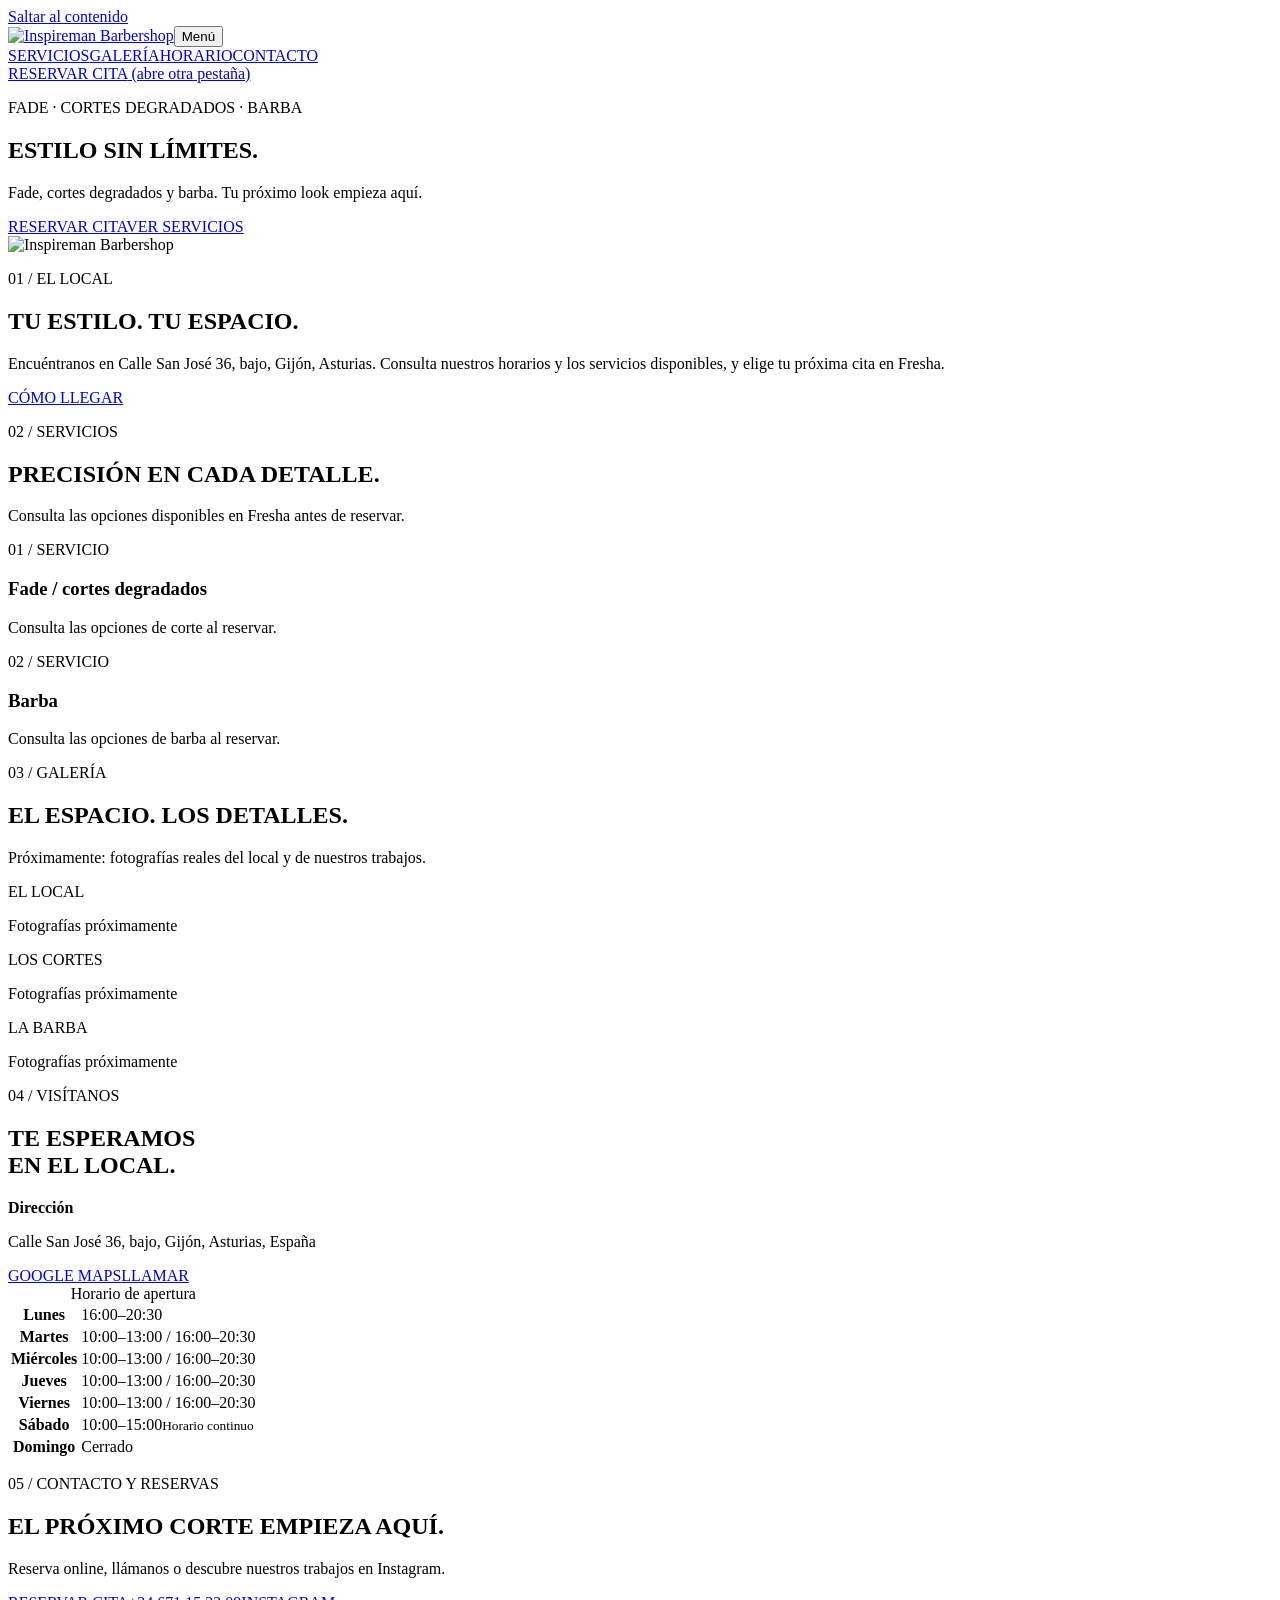
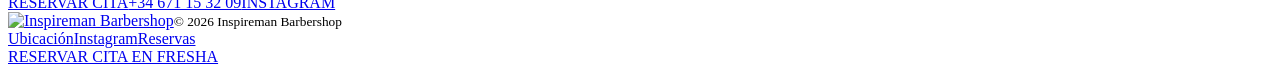
==== index.html @ 3a6a08c4 "Preparar web Black Chrome y configuración de edición, sin publicar" ====
<!doctype html>
<html lang="es"><head><meta charset="utf-8"><meta name="viewport" content="width=device-width, initial-scale=1"><meta name="theme-color" content="#090a0c"><meta name="description" content="Fade, cortes degradados y barba en Inspireman Barbershop, Gijón, Asturias. Calle San José 36, bajo. Consulta horarios y reserva tu cita en Fresha."><meta property="og:type" content="website"><meta property="og:locale" content="es_ES"><meta property="og:title" content="Inspireman Barbershop en Gijón | Fade y barba"><meta property="og:description" content="Fade, cortes degradados y barba en Inspireman Barbershop, Gijón, Asturias. Calle San José 36, bajo. Consulta horarios y reserva tu cita en Fresha."><title>Inspireman Barbershop en Gijón | Fade y barba</title><link rel="icon" type="image/png" href="assets/logo-inspireman.png"><link rel="stylesheet" href="assets/styles.css"><script src="assets/main.js" defer></script></head>
<body><a class="skip" href="#contenido">Saltar al contenido</a><header class="nav"><div class="container navinner"><a class="brand" href="#inicio" aria-label="Inspireman Barbershop, inicio"><img src="assets/logo-inspireman.png" width="1986" height="792" alt="Inspireman Barbershop" fetchpriority="high"></a><button class="menu-toggle" type="button" aria-expanded="false" aria-controls="menu">Menú</button><nav id="menu" class="links" aria-label="Navegación principal"><a href="#servicios">SERVICIOS</a><a href="#galeria">GALERÍA</a><a href="#horario">HORARIO</a><a href="#contacto">CONTACTO</a></nav><a class="button primary" href="https://www.fresha.com/book-now/inspiremanbarbershop-dx5c4ah7/services?lid=1420139&amp;eid=3228950&amp;share=true&amp;pId=1348638" target="_blank" rel="noopener noreferrer">RESERVAR CITA<span class="sr-only"> (abre otra pestaña)</span></a></div></header>
<main id="contenido"><section id="inicio" class="hero"><div class="container hero-grid"><div><p class="eyebrow">FADE · CORTES DEGRADADOS · BARBA</p><h1 class="metal">ESTILO SIN LÍMITES.</h1><p class="lead">Fade, cortes degradados y barba. Tu próximo look empieza aquí.</p><div class="actions"><a class="button primary" href="https://www.fresha.com/book-now/inspiremanbarbershop-dx5c4ah7/services?lid=1420139&amp;eid=3228950&amp;share=true&amp;pId=1348638" target="_blank" rel="noopener noreferrer">RESERVAR CITA</a><a class="button ghost" href="#servicios">VER SERVICIOS</a></div></div><div class="hero-logo"><img src="assets/logo-inspireman.png" width="1986" height="792" alt="Inspireman Barbershop"></div></div></section>
<section class="section"><div class="container intro"><div><p class="eyebrow">01 / EL LOCAL</p><h2>TU ESTILO. TU ESPACIO.</h2></div><div><p class="muted">Encuéntranos en Calle San José 36, bajo, Gijón, Asturias. Consulta nuestros horarios y los servicios disponibles, y elige tu próxima cita en Fresha.</p><a class="button ghost" href="https://maps.app.goo.gl/vq8HRumMz9WRunkFA?g_st=ic" target="_blank" rel="noopener noreferrer">CÓMO LLEGAR</a></div></div></section>
<section class="section" id="servicios"><div class="container"><div class="section-head"><div><p class="eyebrow">02 / SERVICIOS</p><h2 class="metal">PRECISIÓN EN CADA DETALLE.</h2></div><p class="muted">Consulta las opciones disponibles en Fresha antes de reservar.</p></div><div class="cards"><article class="card"><span class="number">01 / SERVICIO</span><h3>Fade / cortes degradados</h3><p>Consulta las opciones de corte al reservar.</p></article><article class="card"><span class="number">02 / SERVICIO</span><h3>Barba</h3><p>Consulta las opciones de barba al reservar.</p></article></div></div></section>
<section class="section" id="galeria"><div class="container"><div class="section-head"><div><p class="eyebrow">03 / GALERÍA</p><h2>EL ESPACIO. LOS DETALLES.</h2></div><p class="muted">Próximamente: fotografías reales del local y de nuestros trabajos.</p></div><div class="gallery"><div class="placeholder"><span>EL LOCAL</span><p>Fotografías próximamente</p></div><div class="placeholder"><span>LOS CORTES</span><p>Fotografías próximamente</p></div><div class="placeholder"><span>LA BARBA</span><p>Fotografías próximamente</p></div></div></div></section>
<section class="section" id="horario"><div class="container"><div class="panel"><div><p class="eyebrow">04 / VISÍTANOS</p><h2>TE ESPERAMOS<br><span class="metal">EN EL LOCAL.</span></h2><div class="info-row"><strong>Dirección</strong><p>Calle San José 36, bajo, Gijón, Asturias, España</p></div><div class="mini-actions"><a class="button ghost" href="https://maps.app.goo.gl/vq8HRumMz9WRunkFA?g_st=ic" target="_blank" rel="noopener noreferrer">GOOGLE MAPS</a><a class="button ghost" href="tel:+34671153209">LLAMAR</a></div></div><table class="hours-table"><caption>Horario de apertura</caption><tbody><tr><th scope="row">Lunes</th><td>16:00–20:30</td></tr><tr><th scope="row">Martes</th><td>10:00–13:00 / 16:00–20:30</td></tr><tr><th scope="row">Miércoles</th><td>10:00–13:00 / 16:00–20:30</td></tr><tr><th scope="row">Jueves</th><td>10:00–13:00 / 16:00–20:30</td></tr><tr><th scope="row">Viernes</th><td>10:00–13:00 / 16:00–20:30</td></tr><tr><th scope="row">Sábado</th><td>10:00–15:00<small>Horario continuo</small></td></tr><tr><th scope="row">Domingo</th><td>Cerrado</td></tr></tbody></table></div></div></section>
<section class="section" id="contacto"><div class="container"><div class="cta"><p class="eyebrow">05 / CONTACTO Y RESERVAS</p><h2 class="metal">EL PRÓXIMO CORTE EMPIEZA AQUÍ.</h2><p>Reserva online, llámanos o descubre nuestros trabajos en Instagram.</p><div class="actions"><a class="button primary" href="https://www.fresha.com/book-now/inspiremanbarbershop-dx5c4ah7/services?lid=1420139&amp;eid=3228950&amp;share=true&amp;pId=1348638" target="_blank" rel="noopener noreferrer">RESERVAR CITA</a><a class="button ghost" href="tel:+34671153209">+34 671 15 32 09</a><a class="button ghost" href="https://www.instagram.com/inspiremanbarbershop?obrf=cnAyNHVvZ2U3dDVt&amp;utm_source=qr" target="_blank" rel="noopener noreferrer">INSTAGRAM</a></div></div></div></section></main>
<footer class="foot"><div class="container foot-inner"><a href="#inicio" aria-label="Volver al inicio"><img src="assets/logo-inspireman.png" width="1986" height="792" alt="Inspireman Barbershop" loading="lazy"></a><small>© <span id="year">2026</span> Inspireman Barbershop</small><div class="foot-links"><a href="https://maps.app.goo.gl/vq8HRumMz9WRunkFA?g_st=ic" target="_blank" rel="noopener noreferrer">Ubicación</a><a href="https://www.instagram.com/inspiremanbarbershop?obrf=cnAyNHVvZ2U3dDVt&amp;utm_source=qr" target="_blank" rel="noopener noreferrer">Instagram</a><a href="https://www.fresha.com/book-now/inspiremanbarbershop-dx5c4ah7/services?lid=1420139&amp;eid=3228950&amp;share=true&amp;pId=1348638" target="_blank" rel="noopener noreferrer">Reservas</a></div></div></footer><a class="button primary mobile-cta" href="https://www.fresha.com/book-now/inspiremanbarbershop-dx5c4ah7/services?lid=1420139&amp;eid=3228950&amp;share=true&amp;pId=1348638" target="_blank" rel="noopener noreferrer">RESERVAR CITA EN FRESHA</a></body></html>
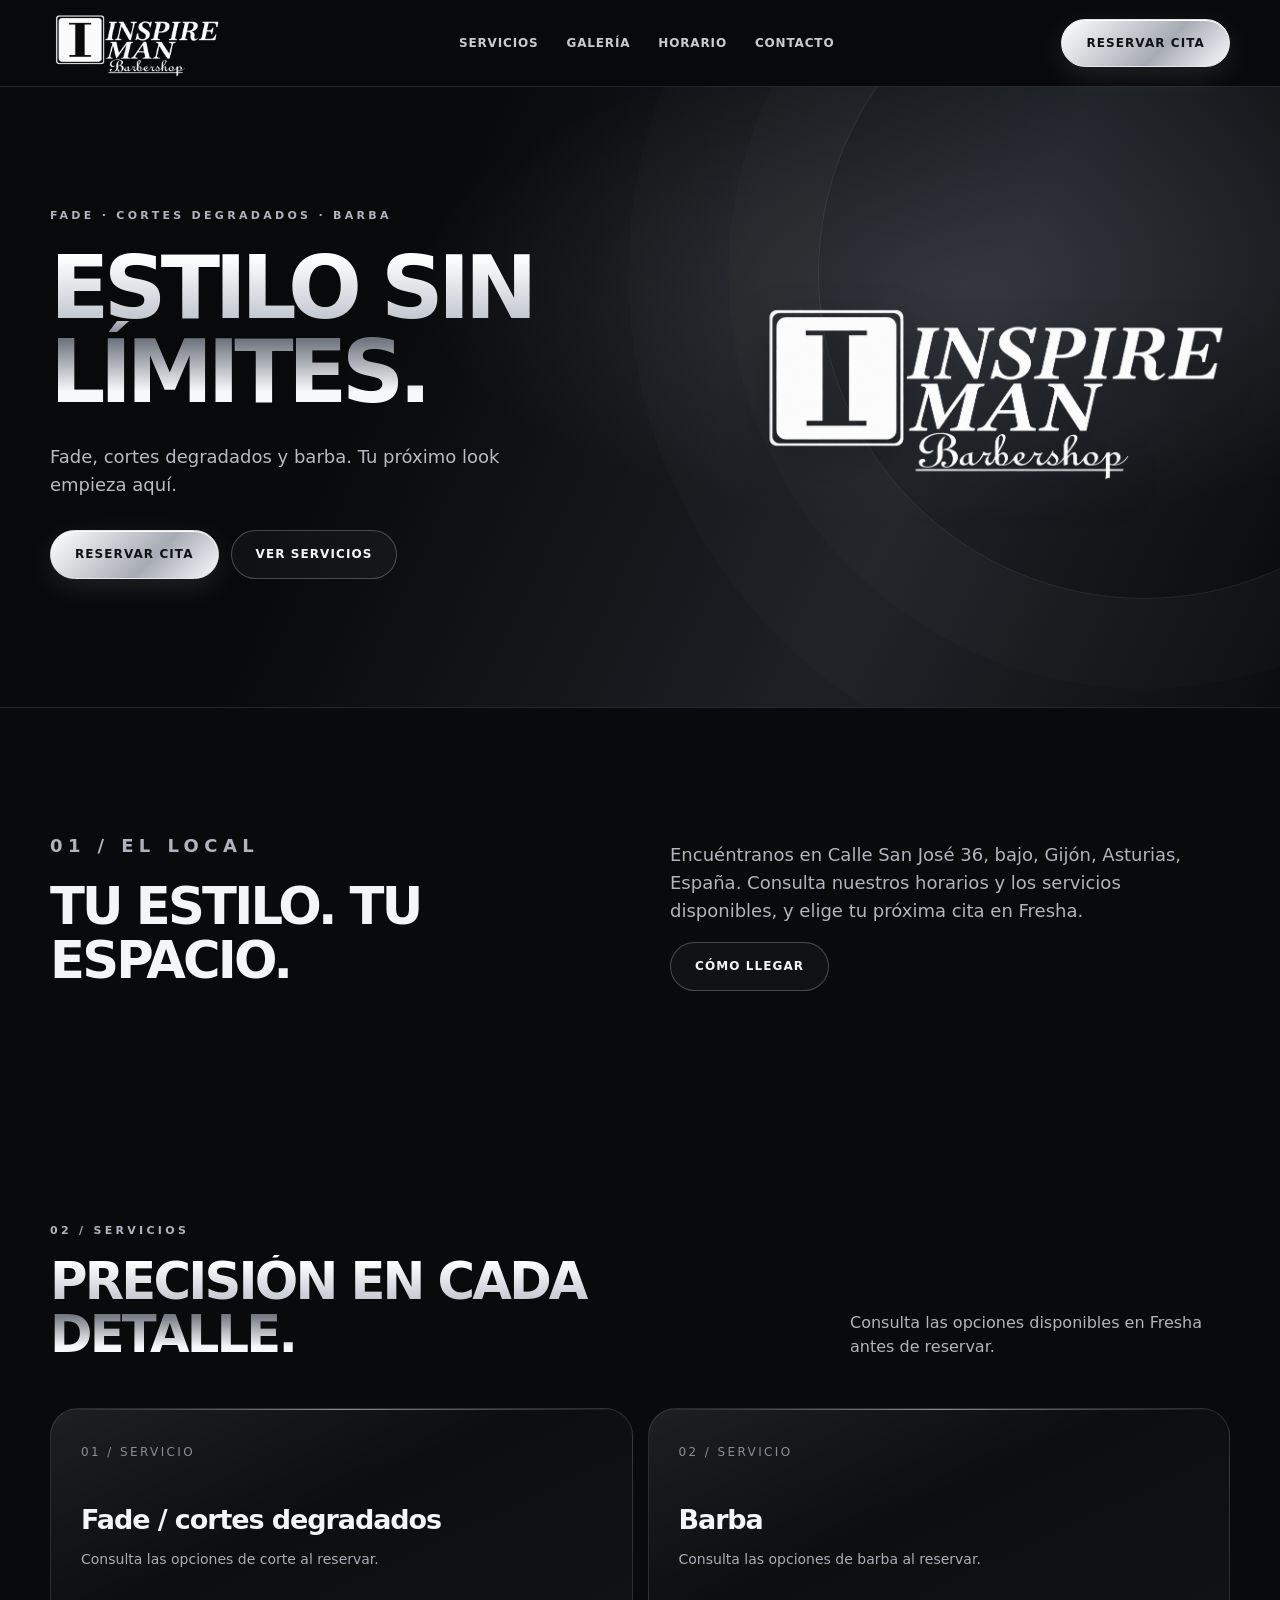
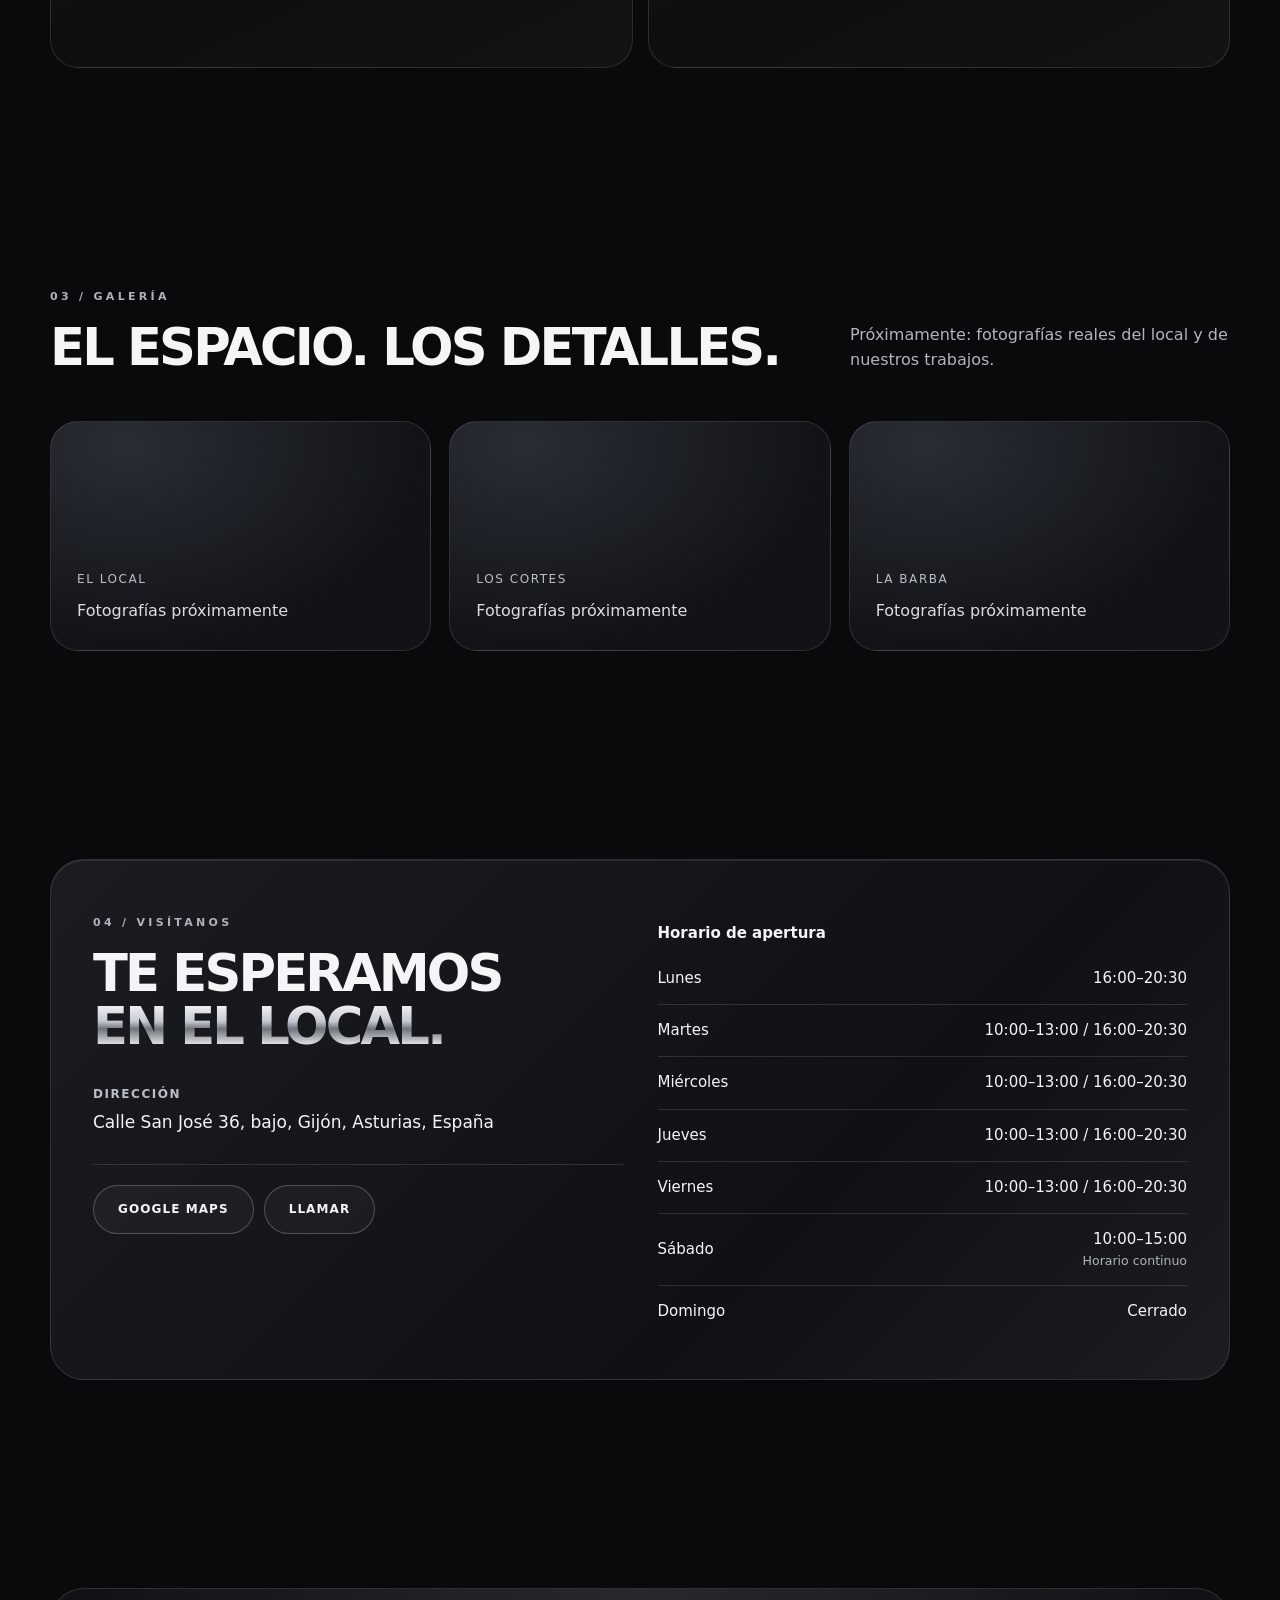
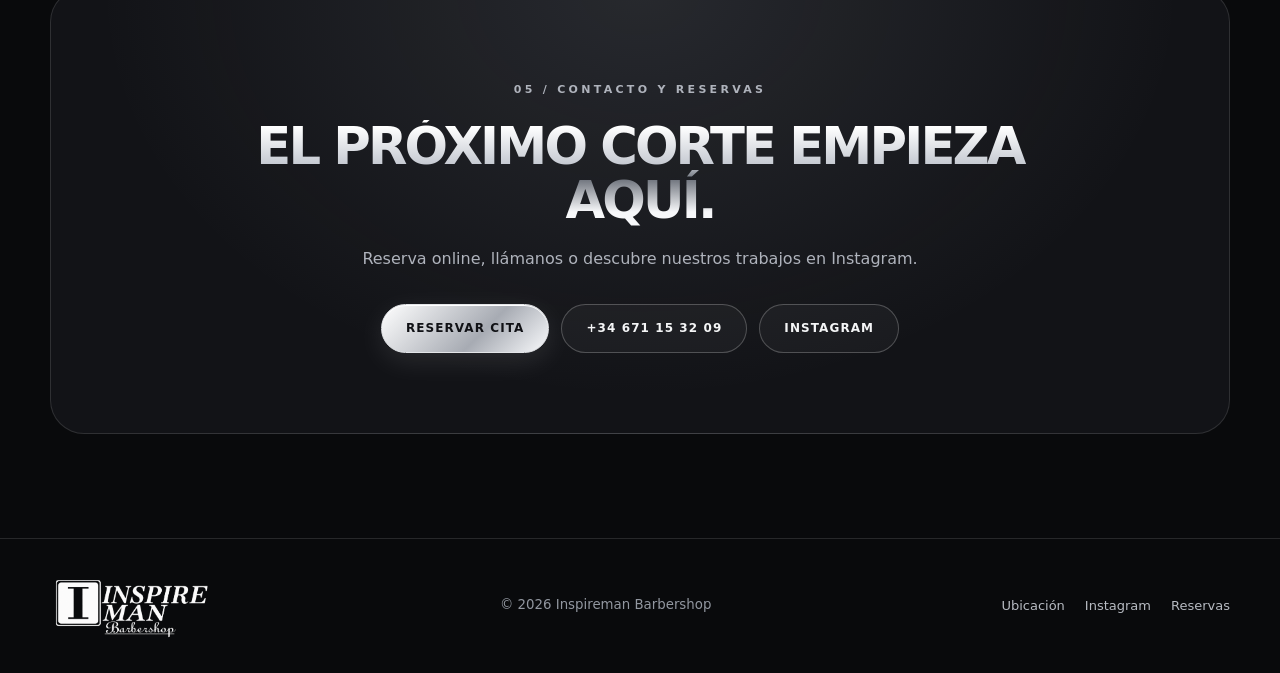
==== commit 052a2f73: "Update index.html" ====
--- a/index.html
+++ b/index.html
@@ -2,9 +2,9 @@
 <html lang="es"><head><meta charset="utf-8"><meta name="viewport" content="width=device-width, initial-scale=1"><meta name="theme-color" content="#090a0c"><meta name="description" content="Fade, cortes degradados y barba en Inspireman Barbershop, Gijón, Asturias. Calle San José 36, bajo. Consulta horarios y reserva tu cita en Fresha."><meta property="og:type" content="website"><meta property="og:locale" content="es_ES"><meta property="og:title" content="Inspireman Barbershop en Gijón | Fade y barba"><meta property="og:description" content="Fade, cortes degradados y barba en Inspireman Barbershop, Gijón, Asturias. Calle San José 36, bajo. Consulta horarios y reserva tu cita en Fresha."><title>Inspireman Barbershop en Gijón | Fade y barba</title><link rel="icon" type="image/png" href="assets/logo-inspireman.png"><link rel="stylesheet" href="assets/styles.css"><script src="assets/main.js" defer></script></head>
 <body><a class="skip" href="#contenido">Saltar al contenido</a><header class="nav"><div class="container navinner"><a class="brand" href="#inicio" aria-label="Inspireman Barbershop, inicio"><img src="assets/logo-inspireman.png" width="1986" height="792" alt="Inspireman Barbershop" fetchpriority="high"></a><button class="menu-toggle" type="button" aria-expanded="false" aria-controls="menu">Menú</button><nav id="menu" class="links" aria-label="Navegación principal"><a href="#servicios">SERVICIOS</a><a href="#galeria">GALERÍA</a><a href="#horario">HORARIO</a><a href="#contacto">CONTACTO</a></nav><a class="button primary" href="https://www.fresha.com/book-now/inspiremanbarbershop-dx5c4ah7/services?lid=1420139&amp;eid=3228950&amp;share=true&amp;pId=1348638" target="_blank" rel="noopener noreferrer">RESERVAR CITA<span class="sr-only"> (abre otra pestaña)</span></a></div></header>
 <main id="contenido"><section id="inicio" class="hero"><div class="container hero-grid"><div><p class="eyebrow">FADE · CORTES DEGRADADOS · BARBA</p><h1 class="metal">ESTILO SIN LÍMITES.</h1><p class="lead">Fade, cortes degradados y barba. Tu próximo look empieza aquí.</p><div class="actions"><a class="button primary" href="https://www.fresha.com/book-now/inspiremanbarbershop-dx5c4ah7/services?lid=1420139&amp;eid=3228950&amp;share=true&amp;pId=1348638" target="_blank" rel="noopener noreferrer">RESERVAR CITA</a><a class="button ghost" href="#servicios">VER SERVICIOS</a></div></div><div class="hero-logo"><img src="assets/logo-inspireman.png" width="1986" height="792" alt="Inspireman Barbershop"></div></div></section>
-<section class="section"><div class="container intro"><div><p class="eyebrow">01 / EL LOCAL</p><h2>TU ESTILO. TU ESPACIO.</h2></div><div><p class="muted">Encuéntranos en Calle San José 36, bajo, Gijón, Asturias. Consulta nuestros horarios y los servicios disponibles, y elige tu próxima cita en Fresha.</p><a class="button ghost" href="https://maps.app.goo.gl/vq8HRumMz9WRunkFA?g_st=ic" target="_blank" rel="noopener noreferrer">CÓMO LLEGAR</a></div></div></section>
+<section class="section"><div class="container intro"><div><p class="eyebrow">01 / EL LOCAL</p><h2>TU ESTILO. TU ESPACIO.</h2></div><div><p class="muted">Encuéntranos en Calle San José 36, bajo, Gijón, Asturias, España. Consulta nuestros horarios y los servicios disponibles, y elige tu próxima cita en Fresha.</p><a class="button ghost" href="https://maps.app.goo.gl/vq8HRumMz9WRunkFA?g_st=ic" target="_blank" rel="noopener noreferrer">CÓMO LLEGAR</a></div></div></section>
 <section class="section" id="servicios"><div class="container"><div class="section-head"><div><p class="eyebrow">02 / SERVICIOS</p><h2 class="metal">PRECISIÓN EN CADA DETALLE.</h2></div><p class="muted">Consulta las opciones disponibles en Fresha antes de reservar.</p></div><div class="cards"><article class="card"><span class="number">01 / SERVICIO</span><h3>Fade / cortes degradados</h3><p>Consulta las opciones de corte al reservar.</p></article><article class="card"><span class="number">02 / SERVICIO</span><h3>Barba</h3><p>Consulta las opciones de barba al reservar.</p></article></div></div></section>
 <section class="section" id="galeria"><div class="container"><div class="section-head"><div><p class="eyebrow">03 / GALERÍA</p><h2>EL ESPACIO. LOS DETALLES.</h2></div><p class="muted">Próximamente: fotografías reales del local y de nuestros trabajos.</p></div><div class="gallery"><div class="placeholder"><span>EL LOCAL</span><p>Fotografías próximamente</p></div><div class="placeholder"><span>LOS CORTES</span><p>Fotografías próximamente</p></div><div class="placeholder"><span>LA BARBA</span><p>Fotografías próximamente</p></div></div></div></section>
 <section class="section" id="horario"><div class="container"><div class="panel"><div><p class="eyebrow">04 / VISÍTANOS</p><h2>TE ESPERAMOS<br><span class="metal">EN EL LOCAL.</span></h2><div class="info-row"><strong>Dirección</strong><p>Calle San José 36, bajo, Gijón, Asturias, España</p></div><div class="mini-actions"><a class="button ghost" href="https://maps.app.goo.gl/vq8HRumMz9WRunkFA?g_st=ic" target="_blank" rel="noopener noreferrer">GOOGLE MAPS</a><a class="button ghost" href="tel:+34671153209">LLAMAR</a></div></div><table class="hours-table"><caption>Horario de apertura</caption><tbody><tr><th scope="row">Lunes</th><td>16:00–20:30</td></tr><tr><th scope="row">Martes</th><td>10:00–13:00 / 16:00–20:30</td></tr><tr><th scope="row">Miércoles</th><td>10:00–13:00 / 16:00–20:30</td></tr><tr><th scope="row">Jueves</th><td>10:00–13:00 / 16:00–20:30</td></tr><tr><th scope="row">Viernes</th><td>10:00–13:00 / 16:00–20:30</td></tr><tr><th scope="row">Sábado</th><td>10:00–15:00<small>Horario continuo</small></td></tr><tr><th scope="row">Domingo</th><td>Cerrado</td></tr></tbody></table></div></div></section>
 <section class="section" id="contacto"><div class="container"><div class="cta"><p class="eyebrow">05 / CONTACTO Y RESERVAS</p><h2 class="metal">EL PRÓXIMO CORTE EMPIEZA AQUÍ.</h2><p>Reserva online, llámanos o descubre nuestros trabajos en Instagram.</p><div class="actions"><a class="button primary" href="https://www.fresha.com/book-now/inspiremanbarbershop-dx5c4ah7/services?lid=1420139&amp;eid=3228950&amp;share=true&amp;pId=1348638" target="_blank" rel="noopener noreferrer">RESERVAR CITA</a><a class="button ghost" href="tel:+34671153209">+34 671 15 32 09</a><a class="button ghost" href="https://www.instagram.com/inspiremanbarbershop?obrf=cnAyNHVvZ2U3dDVt&amp;utm_source=qr" target="_blank" rel="noopener noreferrer">INSTAGRAM</a></div></div></div></section></main>
-<footer class="foot"><div class="container foot-inner"><a href="#inicio" aria-label="Volver al inicio"><img src="assets/logo-inspireman.png" width="1986" height="792" alt="Inspireman Barbershop" loading="lazy"></a><small>© <span id="year">2026</span> Inspireman Barbershop</small><div class="foot-links"><a href="https://maps.app.goo.gl/vq8HRumMz9WRunkFA?g_st=ic" target="_blank" rel="noopener noreferrer">Ubicación</a><a href="https://www.instagram.com/inspiremanbarbershop?obrf=cnAyNHVvZ2U3dDVt&amp;utm_source=qr" target="_blank" rel="noopener noreferrer">Instagram</a><a href="https://www.fresha.com/book-now/inspiremanbarbershop-dx5c4ah7/services?lid=1420139&amp;eid=3228950&amp;share=true&amp;pId=1348638" target="_blank" rel="noopener noreferrer">Reservas</a></div></div></footer><a class="button primary mobile-cta" href="https://www.fresha.com/book-now/inspiremanbarbershop-dx5c4ah7/services?lid=1420139&amp;eid=3228950&amp;share=true&amp;pId=1348638" target="_blank" rel="noopener noreferrer">RESERVAR CITA EN FRESHA</a></body></html>+<footer class="foot"><div class="container foot-inner"><a href="#inicio" aria-label="Volver al inicio"><img src="assets/logo-inspireman.png" width="1986" height="792" alt="Inspireman Barbershop" loading="lazy"></a><small>© <span id="year">2026</span> Inspireman Barbershop</small><div class="foot-links"><a href="https://maps.app.goo.gl/vq8HRumMz9WRunkFA?g_st=ic" target="_blank" rel="noopener noreferrer">Ubicación</a><a href="https://www.instagram.com/inspiremanbarbershop?obrf=cnAyNHVvZ2U3dDVt&amp;utm_source=qr" target="_blank" rel="noopener noreferrer">Instagram</a><a href="https://www.fresha.com/book-now/inspiremanbarbershop-dx5c4ah7/services?lid=1420139&amp;eid=3228950&amp;share=true&amp;pId=1348638" target="_blank" rel="noopener noreferrer">Reservas</a></div></div></footer><a class="button primary mobile-cta" href="https://www.fresha.com/book-now/inspiremanbarbershop-dx5c4ah7/services?lid=1420139&amp;eid=3228950&amp;share=true&amp;pId=1348638" target="_blank" rel="noopener noreferrer">RESERVAR CITA EN FRESHA</a></body></html>
--- a/assets/styles.css
+++ b/assets/styles.css
@@ -0,0 +1,17 @@
+
+:root{color-scheme:dark;--bg:#090a0c;--card:#14161a;--text:#f4f5f6;--muted:#a2a6ae;--line:rgba(255,255,255,.12)}*{box-sizing:border-box}html{scroll-behavior:smooth}body{margin:0;background:var(--bg);color:var(--text);font-family:Inter,ui-sans-serif,system-ui,-apple-system,'Segoe UI',sans-serif;line-height:1.55}a{color:inherit;text-decoration:none}button{font:inherit}.container{width:min(1180px,calc(100% - 42px));margin:auto}.nav{position:sticky;top:0;z-index:10;background:rgba(9,10,12,.84);backdrop-filter:blur(20px);border-bottom:1px solid var(--line)}.navinner{display:flex;align-items:center;justify-content:space-between;gap:20px;min-height:86px}.brand img{display:block;width:182px;max-height:68px;object-fit:contain;object-position:left}.links{display:flex;align-items:center;gap:28px}.links a{font-size:12px;font-weight:650;letter-spacing:.12em;color:#c9cbd0}.links a:hover,.foot a:hover{color:white}.button{display:inline-flex;align-items:center;justify-content:center;gap:8px;border:1px solid rgba(255,255,255,.23);border-radius:999px;padding:14px 24px;font-size:12px;font-weight:750;letter-spacing:.09em;transition:transform .2s,border-color .2s,background .2s;white-space:nowrap}.button:hover{transform:translateY(-2px);border-color:#fff}.button.primary{background:linear-gradient(135deg,#fff,#a7abb3 60%,#f9fafc);color:#101115;border-color:#e3e5e8;box-shadow:inset 0 1px 0 #fff,0 8px 28px rgba(255,255,255,.1)}.button.ghost{background:rgba(255,255,255,.035)}.hero{position:relative;overflow:hidden;isolation:isolate;border-bottom:1px solid var(--line)}.hero:before{content:'';position:absolute;inset:0;z-index:-2;background:radial-gradient(ellipse at 75% 32%,rgba(169,177,190,.17),transparent 40%),linear-gradient(115deg,#08090b 30%,#1d2025 70%,#090a0c)}.hero:after{content:'';position:absolute;z-index:-1;width:650px;height:650px;right:-190px;top:-140px;border:1px solid rgba(255,255,255,.09);border-radius:50%;box-shadow:0 0 0 90px rgba(255,255,255,.012),0 0 0 190px rgba(255,255,255,.01)}.hero-grid{min-height:680px;display:grid;grid-template-columns:1.15fr .85fr;align-items:center;gap:55px;padding:80px 0 100px}.eyebrow{font-size:11px;letter-spacing:.3em;font-weight:800;color:#aeb3bd;text-transform:uppercase}.hero h1{font-size:clamp(50px,7vw,108px);letter-spacing:-.085em;line-height:.97;margin:20px 0 28px;font-weight:800}.metal{background:linear-gradient(180deg,#fff 6%,#c5c9d1 42%,#6e737c 55%,#f7f8fa 86%);color:transparent;background-clip:text;-webkit-background-clip:text}.lead{max-width:500px;color:#b8bbc2;font-size:17px}.actions{display:flex;gap:12px;flex-wrap:wrap;margin-top:32px}.hero-logo{border:1px solid rgba(255,255,255,.12);border-radius:36px;background:linear-gradient(145deg,rgba(255,255,255,.11),rgba(255,255,255,.015) 42%,rgba(255,255,255,.045));box-shadow:inset 0 1px 0 rgba(255,255,255,.15),0 40px 90px rgba(0,0,0,.35);min-height:360px;display:flex;align-items:center;justify-content:center;padding:36px}.hero-logo img{width:100%;filter:drop-shadow(0 15px 20px rgba(0,0,0,.3))}.section{padding:104px 0}.section-head{display:flex;align-items:end;justify-content:space-between;gap:30px;margin-bottom:32px}.section h2{font-size:clamp(34px,4.5vw,64px);line-height:1.05;letter-spacing:-.055em;margin:14px 0}.muted{color:var(--muted)}.cards{display:grid;grid-template-columns:repeat(3,1fr);gap:15px}.card{min-height:260px;border:1px solid var(--line);border-radius:28px;padding:30px;background:linear-gradient(155deg,rgba(255,255,255,.085),rgba(255,255,255,.018) 42%,rgba(255,255,255,.04));position:relative;overflow:hidden}.card:before{content:'';position:absolute;inset:0 0 auto;height:1px;background:linear-gradient(90deg,transparent,rgba(255,255,255,.5),transparent)}.number{color:#878d97;font-size:12px;letter-spacing:.2em}.card h3{font-size:27px;letter-spacing:-.04em;margin:54px 0 8px}.card p{color:#a9adb5;font-size:14px;margin:0}.panel{border:1px solid var(--line);border-radius:34px;background:linear-gradient(135deg,#1a1c21,#101114 65%,#1b1d21);padding:42px;display:grid;grid-template-columns:1fr 1fr;gap:35px;box-shadow:inset 0 1px rgba(255,255,255,.09)}.info-row{padding:17px 0;border-bottom:1px solid var(--line)}.info-row:last-child{border-bottom:0}.info-row strong{display:block;font-size:12px;letter-spacing:.13em;text-transform:uppercase;color:#aeb3bd;margin-bottom:5px}.info-row p{margin:0;font-size:17px}.info-row a{text-decoration:underline;text-decoration-color:#666;text-underline-offset:4px}.mini-actions{display:flex;flex-wrap:wrap;gap:10px;margin-top:20px}.cta{text-align:center;border:1px solid var(--line);border-radius:34px;padding:80px 25px;background:radial-gradient(ellipse at top,rgba(191,199,212,.12),transparent 65%),#121317}.cta h2{max-width:800px;margin:20px auto}.cta p{color:#afb3bc}.cta .actions{justify-content:center}.foot{border-top:1px solid var(--line);padding:35px 0}.foot-inner{display:flex;justify-content:space-between;align-items:center;gap:25px;flex-wrap:wrap}.foot img{width:160px;display:block}.foot small{color:#9297a0}.foot-links{display:flex;gap:20px;flex-wrap:wrap;font-size:13px;color:#b7bbc2}.mobile-cta{display:none} :focus-visible{outline:2px solid #fff;outline-offset:4px}@media(max-width:850px){.links{display:none}.navinner{min-height:75px}.hero-grid{grid-template-columns:1fr;gap:36px;min-height:0;padding:65px 0}.hero-logo{min-height:250px;max-width:520px;width:100%;margin:auto}.cards{grid-template-columns:1fr}.card{min-height:195px}.card h3{margin-top:25px}.panel{grid-template-columns:1fr}.section{padding:72px 0}}@media(max-width:550px){.container{width:min(100% - 32px,1180px)}.navinner>.button{padding:11px 14px;font-size:10px}.brand img{width:145px}.hero h1{font-size:58px}.hero-logo{border-radius:26px;min-height:210px}.panel{padding:25px;border-radius:26px}.cta{padding:54px 20px;border-radius:26px}.section-head{display:block}.mobile-cta{display:flex;position:fixed;bottom:12px;left:16px;right:16px;z-index:9;box-shadow:0 10px 35px #000a}.foot{padding-bottom:95px}}@media(prefers-reduced-motion:reduce){html{scroll-behavior:auto}.button{transition:none}}
+.hours{display:block;color:#f1f1f1;margin-top:4px}.info-row p{margin-bottom:12px}
+/* Black Chrome: lectura, navegación táctil y marca sin marco. */
+.skip{position:fixed;left:16px;top:-100px;z-index:30;background:#fff;color:#090a0c;padding:12px 20px;border-radius:20px}.skip:focus{top:12px}
+.hero-logo{border:0;background:none;box-shadow:none;padding:0;min-height:0}.hero-logo img{height:auto;aspect-ratio:1986/792}
+.brand img,.foot img{height:auto}.eyebrow{line-height:1.8}.links a{letter-spacing:.07em}.links a,.foot-links a{display:inline-flex;align-items:center;min-height:44px}
+.hero h1{font-size:clamp(48px,6.8vw,96px);letter-spacing:-.065em}.hero-grid{min-height:620px}.hero .lead{font-size:18px}.section-head .muted{max-width:380px}
+.cards{grid-template-columns:repeat(2,minmax(0,1fr))}.card h3{margin-top:35px}.section{scroll-margin-top:100px}.intro{display:grid;grid-template-columns:1fr 1fr;gap:60px;align-items:center}.intro p{font-size:18px;max-width:560px}.section h2{font-size:clamp(32px,4vw,58px)}
+.gallery{display:grid;grid-template-columns:repeat(3,minmax(0,1fr));gap:18px}.gallery figure{margin:0;overflow:hidden;border-radius:28px;border:1px solid var(--line);background:#15171b}.gallery img{display:block;width:100%;height:auto;aspect-ratio:4/3;object-fit:cover}.gallery figcaption{padding:16px 20px;color:#c1c5cd}
+.placeholder{min-height:230px;display:flex;flex-direction:column;justify-content:end;padding:26px;border:1px solid var(--line);border-radius:28px;background:radial-gradient(ellipse at 20% 10%,#292d34,transparent 70%),#111317}.placeholder span{font-size:12px;letter-spacing:.13em;color:#b8bec8}.placeholder p{color:#ddd;margin:10px 0 0}.gallery-note{color:#adb3bc;margin-top:22px}.hours-table{width:100%;border-collapse:collapse;font-size:15px}.hours-table th{text-align:left;font-weight:500;padding:14px 10px 14px 0}.hours-table td{text-align:right;padding:14px 0}.hours-table tr{border-bottom:1px solid var(--line)}.hours-table tr:last-child{border:0}.hours-table caption{text-align:left;font-weight:700;margin:20px 0 8px}.hours-table small{display:block;color:#aeb4bd}.menu-toggle{display:none;background:#1b1e23;color:#fff;border:1px solid var(--line);border-radius:999px;min-height:44px;padding:10px 16px}.price{color:#e4e7ec;margin-top:18px!important}.muted{color:#b0b5be} .info-row strong{color:#b9bec7}
+@media(max-width:1000px){.links{gap:14px}.links a{font-size:11px}.brand img{width:150px}}
+@media(max-width:850px){.navinner{flex-wrap:wrap;padding:12px 0;gap:12px}.menu-toggle{display:block}.links{display:flex;width:100%;flex-wrap:wrap;order:4;gap:8px 22px;padding:8px 0}.js .links[hidden]{display:none}.navinner>.button{margin-left:auto}.intro{grid-template-columns:1fr;gap:16px}.hero-grid{min-height:0}.hero-logo{max-width:480px;margin:20px auto}.gallery{grid-template-columns:1fr 1fr}.cards{grid-template-columns:1fr}.section{padding:64px 0;scroll-margin-top:145px}}
+@media(max-width:550px){.brand img{width:120px}.navinner>.button{font-size:10px;padding:12px}.menu-toggle{font-size:12px;padding:10px 12px}.hero h1{font-size:clamp(42px,11.4vw,64px)}.gallery{grid-template-columns:1fr}.placeholder{min-height:190px}.hours-table{font-size:13px}.hours-table th{width:31%}.hero-grid{padding:50px 0}.lead{font-size:16px!important}.mobile-cta{bottom:max(12px,env(safe-area-inset-bottom))}.hero:after{right:-450px}.foot{padding-bottom:110px}.button{min-height:44px}.panel{gap:20px}.hero-logo{min-height:0}.actions .button{flex:1}.info-row p{overflow-wrap:anywhere}}
+@media(prefers-reduced-motion:reduce){*,*:before,*:after{animation:none!important;transition:none!important}html{scroll-behavior:auto}}
+
+.sr-only{position:absolute;width:1px;height:1px;padding:0;margin:-1px;overflow:hidden;clip:rect(0,0,0,0);white-space:nowrap;border:0}
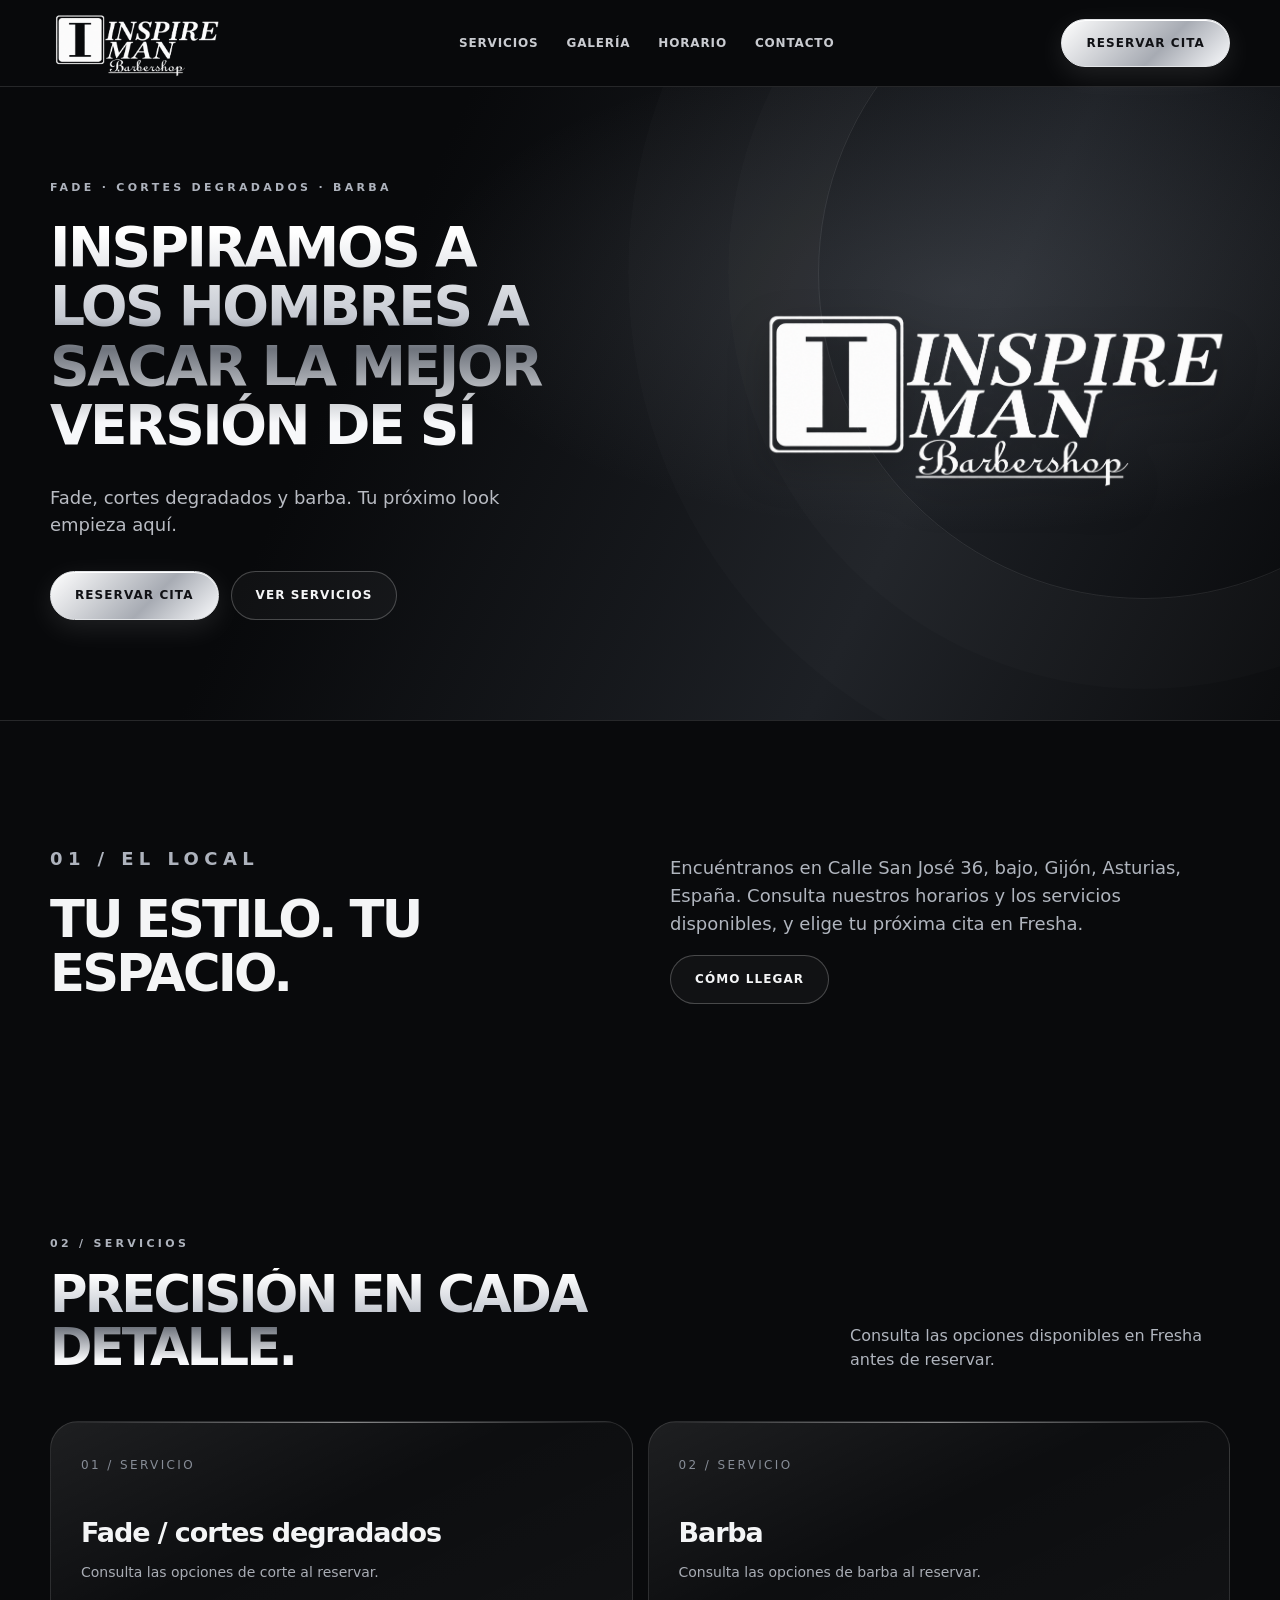
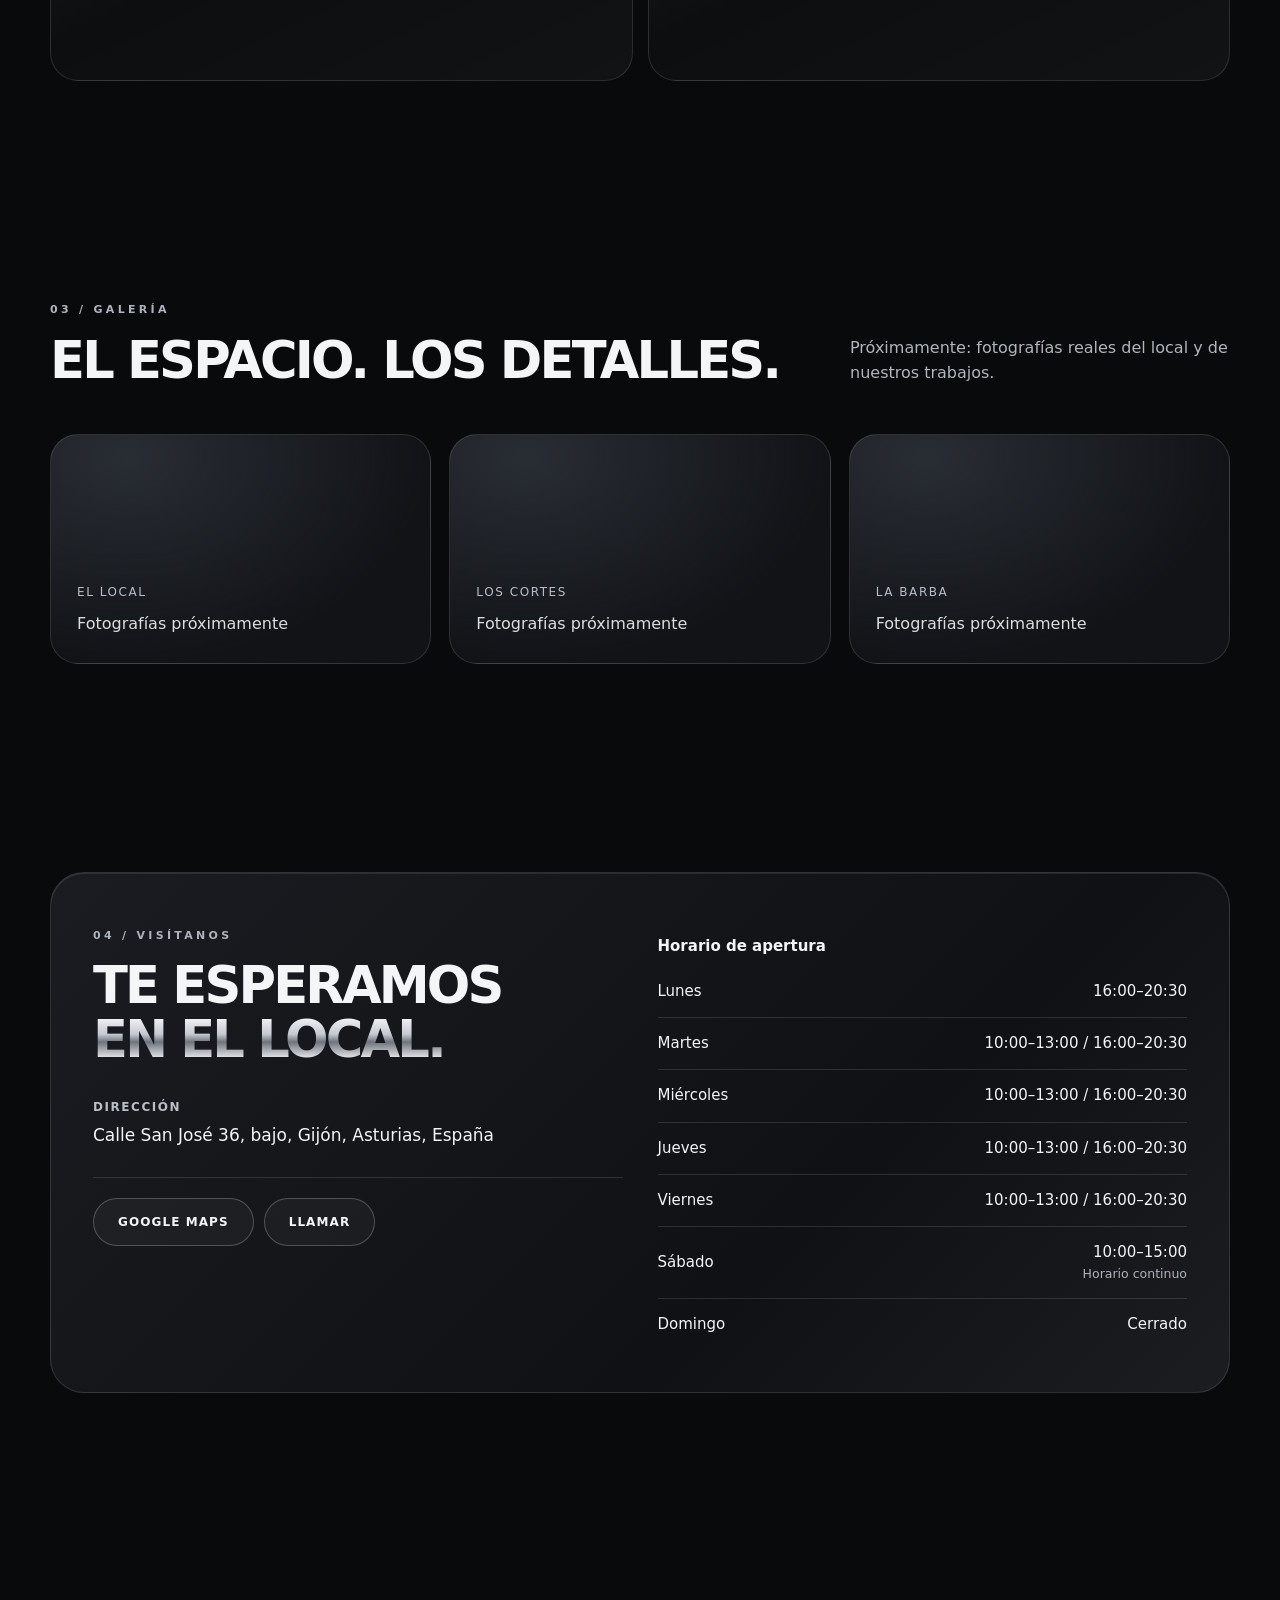
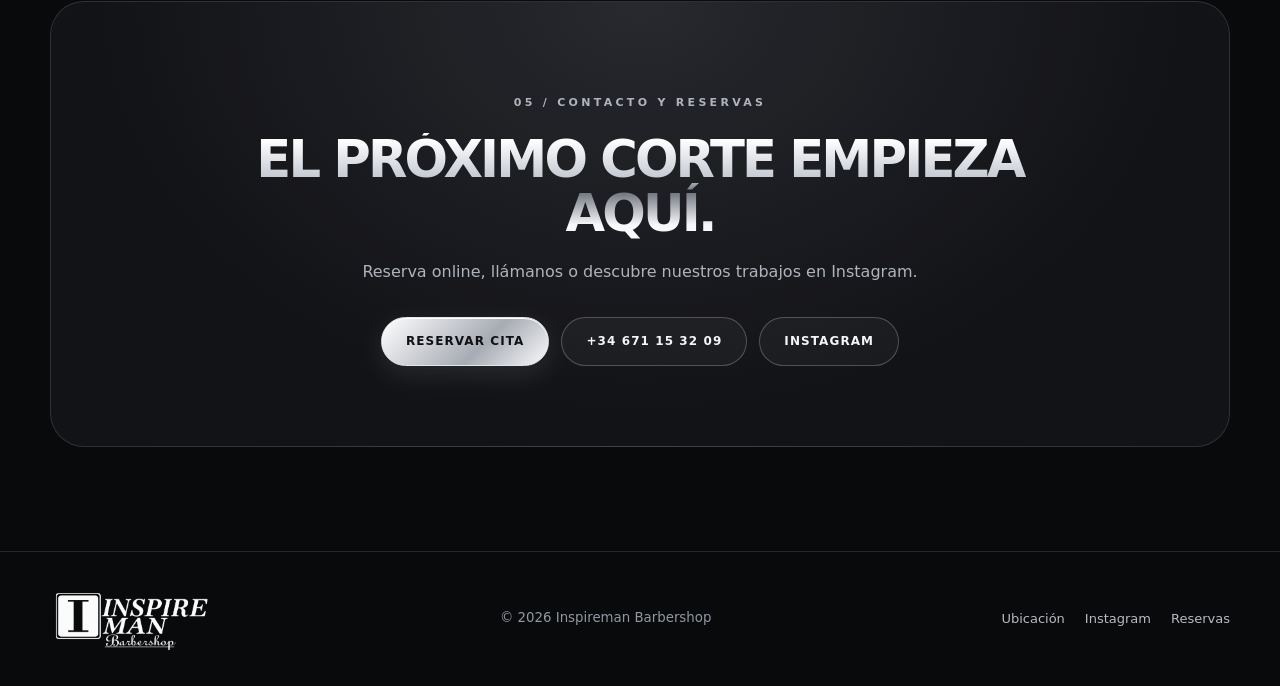
==== commit 3084d853: "Update index.html" ====
--- a/index.html
+++ b/index.html
@@ -1,7 +1,7 @@
 <!doctype html>
 <html lang="es"><head><meta charset="utf-8"><meta name="viewport" content="width=device-width, initial-scale=1"><meta name="theme-color" content="#090a0c"><meta name="description" content="Fade, cortes degradados y barba en Inspireman Barbershop, Gijón, Asturias. Calle San José 36, bajo. Consulta horarios y reserva tu cita en Fresha."><meta property="og:type" content="website"><meta property="og:locale" content="es_ES"><meta property="og:title" content="Inspireman Barbershop en Gijón | Fade y barba"><meta property="og:description" content="Fade, cortes degradados y barba en Inspireman Barbershop, Gijón, Asturias. Calle San José 36, bajo. Consulta horarios y reserva tu cita en Fresha."><title>Inspireman Barbershop en Gijón | Fade y barba</title><link rel="icon" type="image/png" href="assets/logo-inspireman.png"><link rel="stylesheet" href="assets/styles.css"><script src="assets/main.js" defer></script></head>
 <body><a class="skip" href="#contenido">Saltar al contenido</a><header class="nav"><div class="container navinner"><a class="brand" href="#inicio" aria-label="Inspireman Barbershop, inicio"><img src="assets/logo-inspireman.png" width="1986" height="792" alt="Inspireman Barbershop" fetchpriority="high"></a><button class="menu-toggle" type="button" aria-expanded="false" aria-controls="menu">Menú</button><nav id="menu" class="links" aria-label="Navegación principal"><a href="#servicios">SERVICIOS</a><a href="#galeria">GALERÍA</a><a href="#horario">HORARIO</a><a href="#contacto">CONTACTO</a></nav><a class="button primary" href="https://www.fresha.com/book-now/inspiremanbarbershop-dx5c4ah7/services?lid=1420139&amp;eid=3228950&amp;share=true&amp;pId=1348638" target="_blank" rel="noopener noreferrer">RESERVAR CITA<span class="sr-only"> (abre otra pestaña)</span></a></div></header>
-<main id="contenido"><section id="inicio" class="hero"><div class="container hero-grid"><div><p class="eyebrow">FADE · CORTES DEGRADADOS · BARBA</p><h1 class="metal">ESTILO SIN LÍMITES.</h1><p class="lead">Fade, cortes degradados y barba. Tu próximo look empieza aquí.</p><div class="actions"><a class="button primary" href="https://www.fresha.com/book-now/inspiremanbarbershop-dx5c4ah7/services?lid=1420139&amp;eid=3228950&amp;share=true&amp;pId=1348638" target="_blank" rel="noopener noreferrer">RESERVAR CITA</a><a class="button ghost" href="#servicios">VER SERVICIOS</a></div></div><div class="hero-logo"><img src="assets/logo-inspireman.png" width="1986" height="792" alt="Inspireman Barbershop"></div></div></section>
+<main id="contenido"><section id="inicio" class="hero"><div class="container hero-grid"><div><p class="eyebrow">FADE · CORTES DEGRADADOS · BARBA</p><h1 class="metal">Inspiramos a los hombres a sacar la mejor versión de sí</h1><p class="lead">Fade, cortes degradados y barba. Tu próximo look empieza aquí.</p><div class="actions"><a class="button primary" href="https://www.fresha.com/book-now/inspiremanbarbershop-dx5c4ah7/services?lid=1420139&amp;eid=3228950&amp;share=true&amp;pId=1348638" target="_blank" rel="noopener noreferrer">RESERVAR CITA</a><a class="button ghost" href="#servicios">VER SERVICIOS</a></div></div><div class="hero-logo"><img src="assets/logo-inspireman.png" width="1986" height="792" alt="Inspireman Barbershop"></div></div></section>
 <section class="section"><div class="container intro"><div><p class="eyebrow">01 / EL LOCAL</p><h2>TU ESTILO. TU ESPACIO.</h2></div><div><p class="muted">Encuéntranos en Calle San José 36, bajo, Gijón, Asturias, España. Consulta nuestros horarios y los servicios disponibles, y elige tu próxima cita en Fresha.</p><a class="button ghost" href="https://maps.app.goo.gl/vq8HRumMz9WRunkFA?g_st=ic" target="_blank" rel="noopener noreferrer">CÓMO LLEGAR</a></div></div></section>
 <section class="section" id="servicios"><div class="container"><div class="section-head"><div><p class="eyebrow">02 / SERVICIOS</p><h2 class="metal">PRECISIÓN EN CADA DETALLE.</h2></div><p class="muted">Consulta las opciones disponibles en Fresha antes de reservar.</p></div><div class="cards"><article class="card"><span class="number">01 / SERVICIO</span><h3>Fade / cortes degradados</h3><p>Consulta las opciones de corte al reservar.</p></article><article class="card"><span class="number">02 / SERVICIO</span><h3>Barba</h3><p>Consulta las opciones de barba al reservar.</p></article></div></div></section>
 <section class="section" id="galeria"><div class="container"><div class="section-head"><div><p class="eyebrow">03 / GALERÍA</p><h2>EL ESPACIO. LOS DETALLES.</h2></div><p class="muted">Próximamente: fotografías reales del local y de nuestros trabajos.</p></div><div class="gallery"><div class="placeholder"><span>EL LOCAL</span><p>Fotografías próximamente</p></div><div class="placeholder"><span>LOS CORTES</span><p>Fotografías próximamente</p></div><div class="placeholder"><span>LA BARBA</span><p>Fotografías próximamente</p></div></div></div></section>
--- a/assets/styles.css
+++ b/assets/styles.css
@@ -15,3 +15,11 @@
 @media(prefers-reduced-motion:reduce){*,*:before,*:after{animation:none!important;transition:none!important}html{scroll-behavior:auto}}
 
 .sr-only{position:absolute;width:1px;height:1px;padding:0;margin:-1px;overflow:hidden;clip:rect(0,0,0,0);white-space:nowrap;border:0}
+
+/* Fotos completas: no se recortan ni se exige un formato horizontal. */
+.gallery{align-items:start}.gallery img{aspect-ratio:auto;height:auto;object-fit:contain}.lead,.muted,.card p,.cta p,.gallery figcaption{white-space:pre-line;overflow-wrap:anywhere}.section h2,.hero h1,.card h3{overflow-wrap:anywhere}
+
+/* Lema principal: lectura cómoda de una frase más larga. */
+.hero h1{font-size:clamp(40px,4.3vw,62px);line-height:1.08;letter-spacing:-.045em;text-wrap:balance}
+@media(max-width:550px){.hero h1{font-size:clamp(34px,9vw,46px)}}
+.hero h1{text-transform:uppercase}
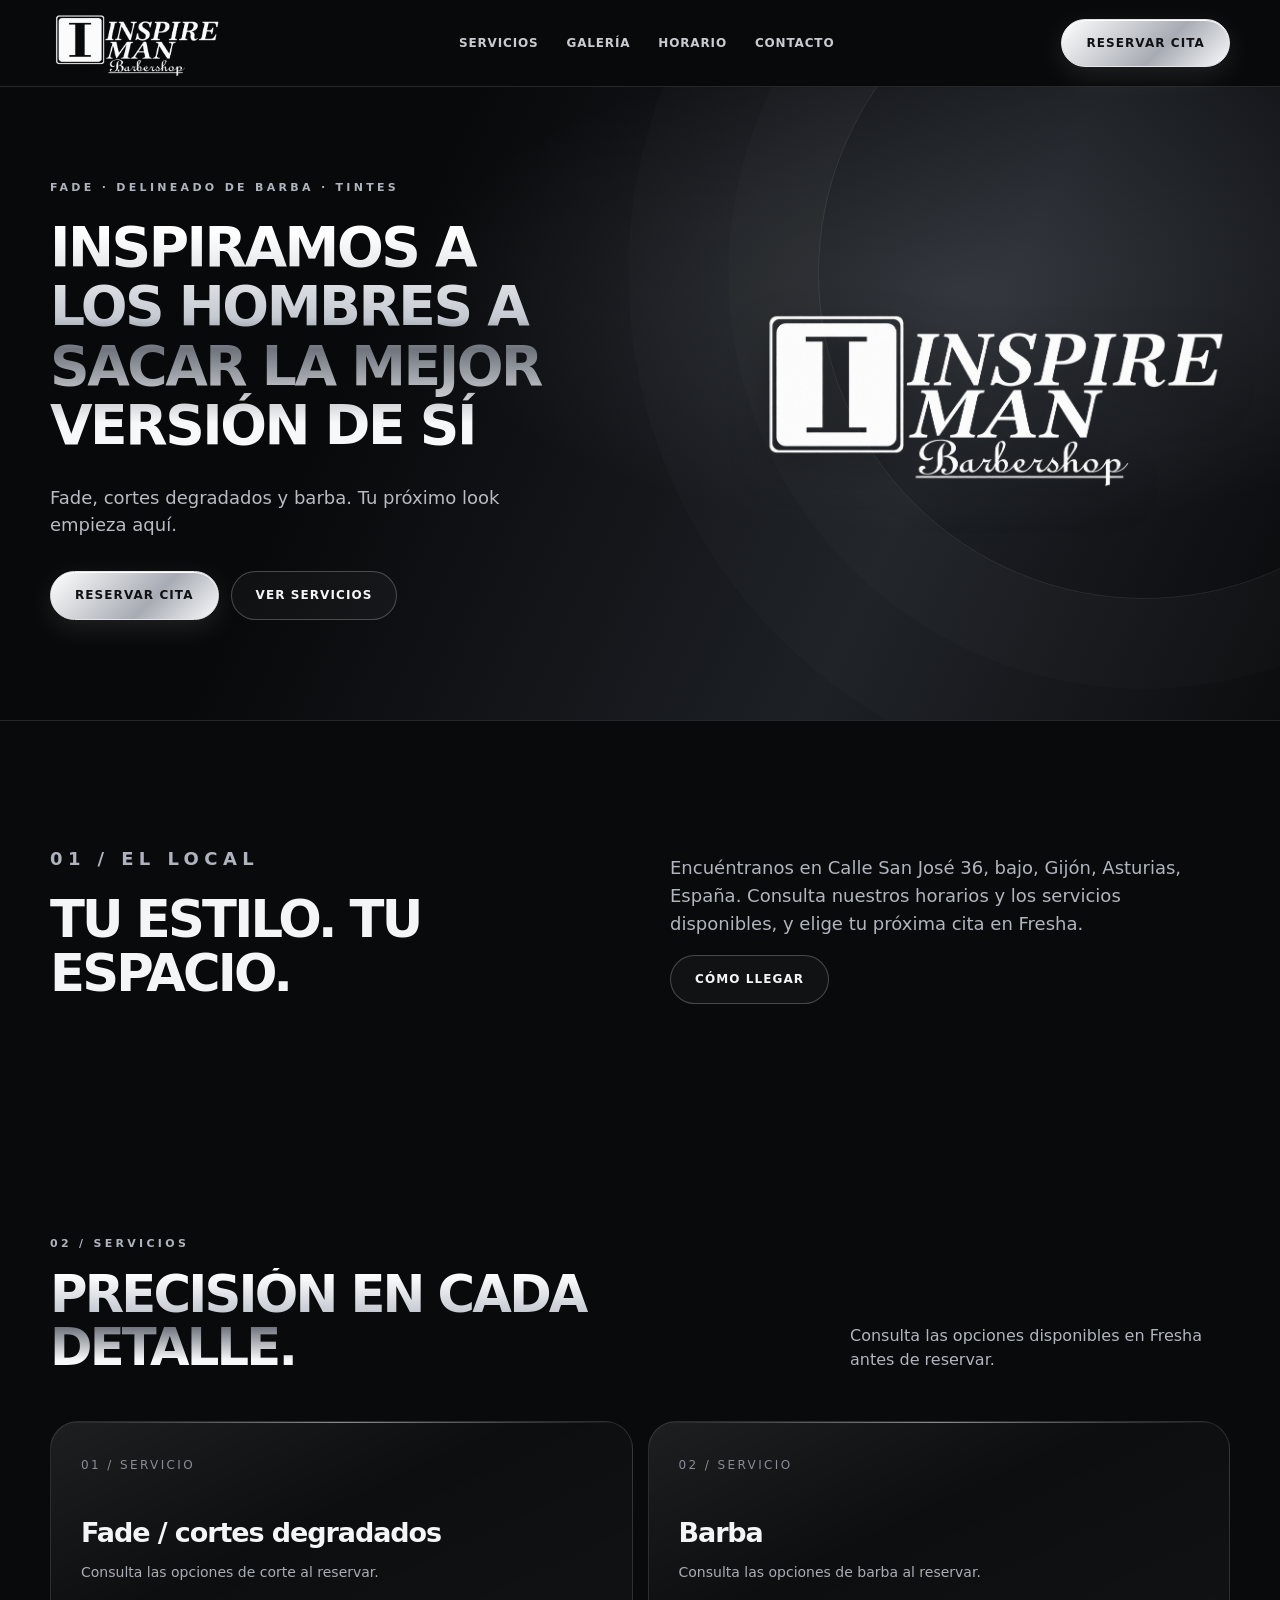
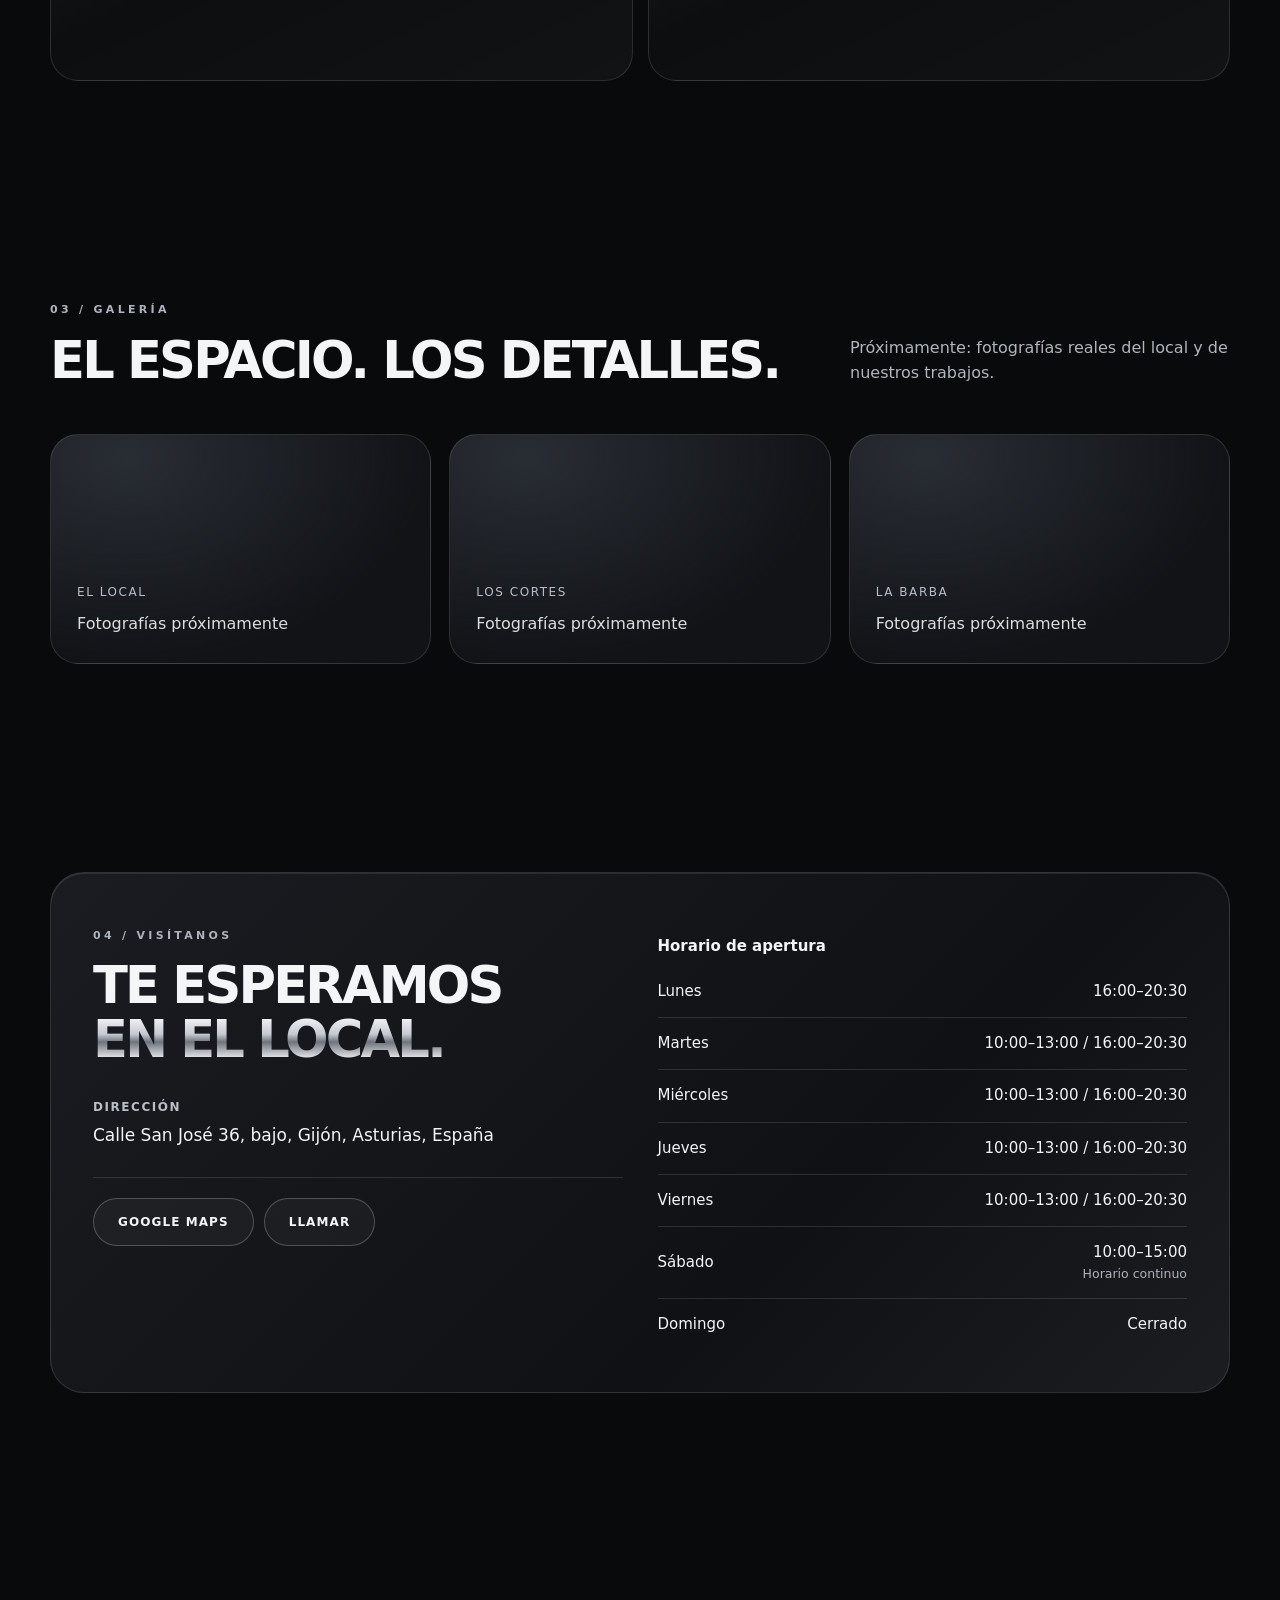
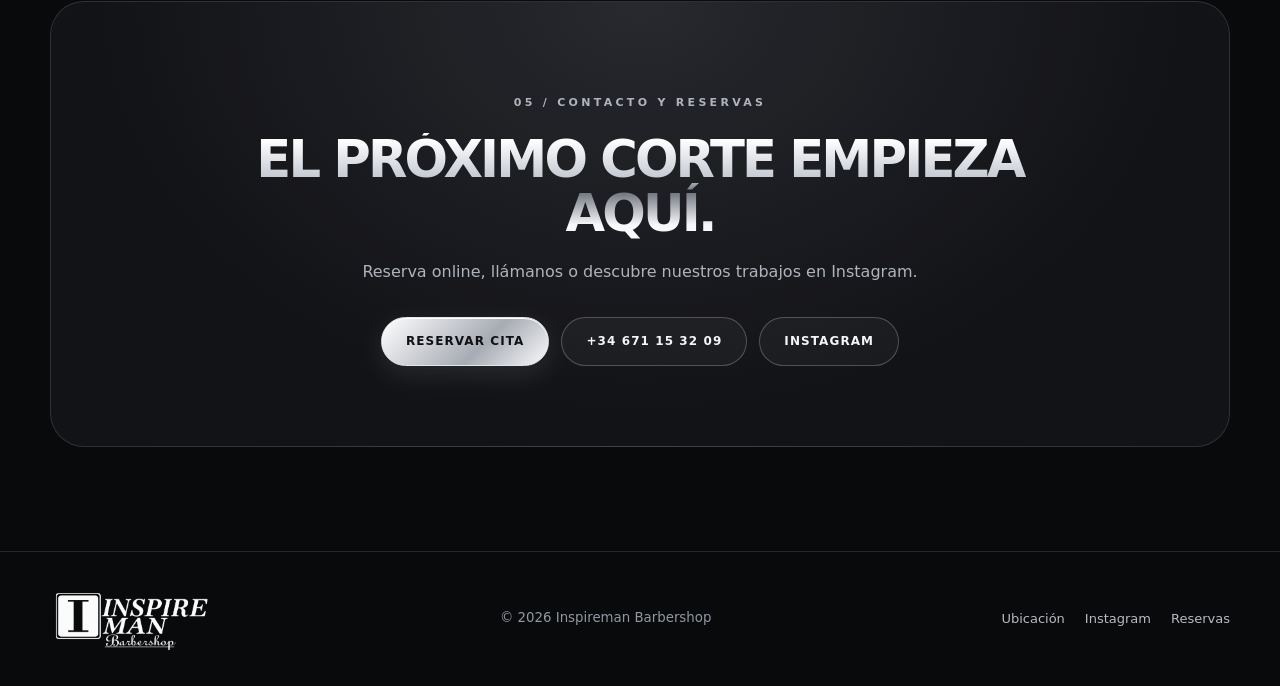
==== commit efea8e73: "Update index.html" ====
--- a/index.html
+++ b/index.html
@@ -1,7 +1,7 @@
 <!doctype html>
 <html lang="es"><head><meta charset="utf-8"><meta name="viewport" content="width=device-width, initial-scale=1"><meta name="theme-color" content="#090a0c"><meta name="description" content="Fade, cortes degradados y barba en Inspireman Barbershop, Gijón, Asturias. Calle San José 36, bajo. Consulta horarios y reserva tu cita en Fresha."><meta property="og:type" content="website"><meta property="og:locale" content="es_ES"><meta property="og:title" content="Inspireman Barbershop en Gijón | Fade y barba"><meta property="og:description" content="Fade, cortes degradados y barba en Inspireman Barbershop, Gijón, Asturias. Calle San José 36, bajo. Consulta horarios y reserva tu cita en Fresha."><title>Inspireman Barbershop en Gijón | Fade y barba</title><link rel="icon" type="image/png" href="assets/logo-inspireman.png"><link rel="stylesheet" href="assets/styles.css"><script src="assets/main.js" defer></script></head>
 <body><a class="skip" href="#contenido">Saltar al contenido</a><header class="nav"><div class="container navinner"><a class="brand" href="#inicio" aria-label="Inspireman Barbershop, inicio"><img src="assets/logo-inspireman.png" width="1986" height="792" alt="Inspireman Barbershop" fetchpriority="high"></a><button class="menu-toggle" type="button" aria-expanded="false" aria-controls="menu">Menú</button><nav id="menu" class="links" aria-label="Navegación principal"><a href="#servicios">SERVICIOS</a><a href="#galeria">GALERÍA</a><a href="#horario">HORARIO</a><a href="#contacto">CONTACTO</a></nav><a class="button primary" href="https://www.fresha.com/book-now/inspiremanbarbershop-dx5c4ah7/services?lid=1420139&amp;eid=3228950&amp;share=true&amp;pId=1348638" target="_blank" rel="noopener noreferrer">RESERVAR CITA<span class="sr-only"> (abre otra pestaña)</span></a></div></header>
-<main id="contenido"><section id="inicio" class="hero"><div class="container hero-grid"><div><p class="eyebrow">FADE · CORTES DEGRADADOS · BARBA</p><h1 class="metal">Inspiramos a los hombres a sacar la mejor versión de sí</h1><p class="lead">Fade, cortes degradados y barba. Tu próximo look empieza aquí.</p><div class="actions"><a class="button primary" href="https://www.fresha.com/book-now/inspiremanbarbershop-dx5c4ah7/services?lid=1420139&amp;eid=3228950&amp;share=true&amp;pId=1348638" target="_blank" rel="noopener noreferrer">RESERVAR CITA</a><a class="button ghost" href="#servicios">VER SERVICIOS</a></div></div><div class="hero-logo"><img src="assets/logo-inspireman.png" width="1986" height="792" alt="Inspireman Barbershop"></div></div></section>
+<main id="contenido"><section id="inicio" class="hero"><div class="container hero-grid"><div><p class="eyebrow">FADE · DELINEADO DE BARBA · TINTES</p><h1 class="metal">Inspiramos a los hombres a sacar la mejor versión de sí</h1><p class="lead">Fade, cortes degradados y barba. Tu próximo look empieza aquí.</p><div class="actions"><a class="button primary" href="https://www.fresha.com/book-now/inspiremanbarbershop-dx5c4ah7/services?lid=1420139&amp;eid=3228950&amp;share=true&amp;pId=1348638" target="_blank" rel="noopener noreferrer">RESERVAR CITA</a><a class="button ghost" href="#servicios">VER SERVICIOS</a></div></div><div class="hero-logo"><img src="assets/logo-inspireman.png" width="1986" height="792" alt="Inspireman Barbershop"></div></div></section>
 <section class="section"><div class="container intro"><div><p class="eyebrow">01 / EL LOCAL</p><h2>TU ESTILO. TU ESPACIO.</h2></div><div><p class="muted">Encuéntranos en Calle San José 36, bajo, Gijón, Asturias, España. Consulta nuestros horarios y los servicios disponibles, y elige tu próxima cita en Fresha.</p><a class="button ghost" href="https://maps.app.goo.gl/vq8HRumMz9WRunkFA?g_st=ic" target="_blank" rel="noopener noreferrer">CÓMO LLEGAR</a></div></div></section>
 <section class="section" id="servicios"><div class="container"><div class="section-head"><div><p class="eyebrow">02 / SERVICIOS</p><h2 class="metal">PRECISIÓN EN CADA DETALLE.</h2></div><p class="muted">Consulta las opciones disponibles en Fresha antes de reservar.</p></div><div class="cards"><article class="card"><span class="number">01 / SERVICIO</span><h3>Fade / cortes degradados</h3><p>Consulta las opciones de corte al reservar.</p></article><article class="card"><span class="number">02 / SERVICIO</span><h3>Barba</h3><p>Consulta las opciones de barba al reservar.</p></article></div></div></section>
 <section class="section" id="galeria"><div class="container"><div class="section-head"><div><p class="eyebrow">03 / GALERÍA</p><h2>EL ESPACIO. LOS DETALLES.</h2></div><p class="muted">Próximamente: fotografías reales del local y de nuestros trabajos.</p></div><div class="gallery"><div class="placeholder"><span>EL LOCAL</span><p>Fotografías próximamente</p></div><div class="placeholder"><span>LOS CORTES</span><p>Fotografías próximamente</p></div><div class="placeholder"><span>LA BARBA</span><p>Fotografías próximamente</p></div></div></div></section>
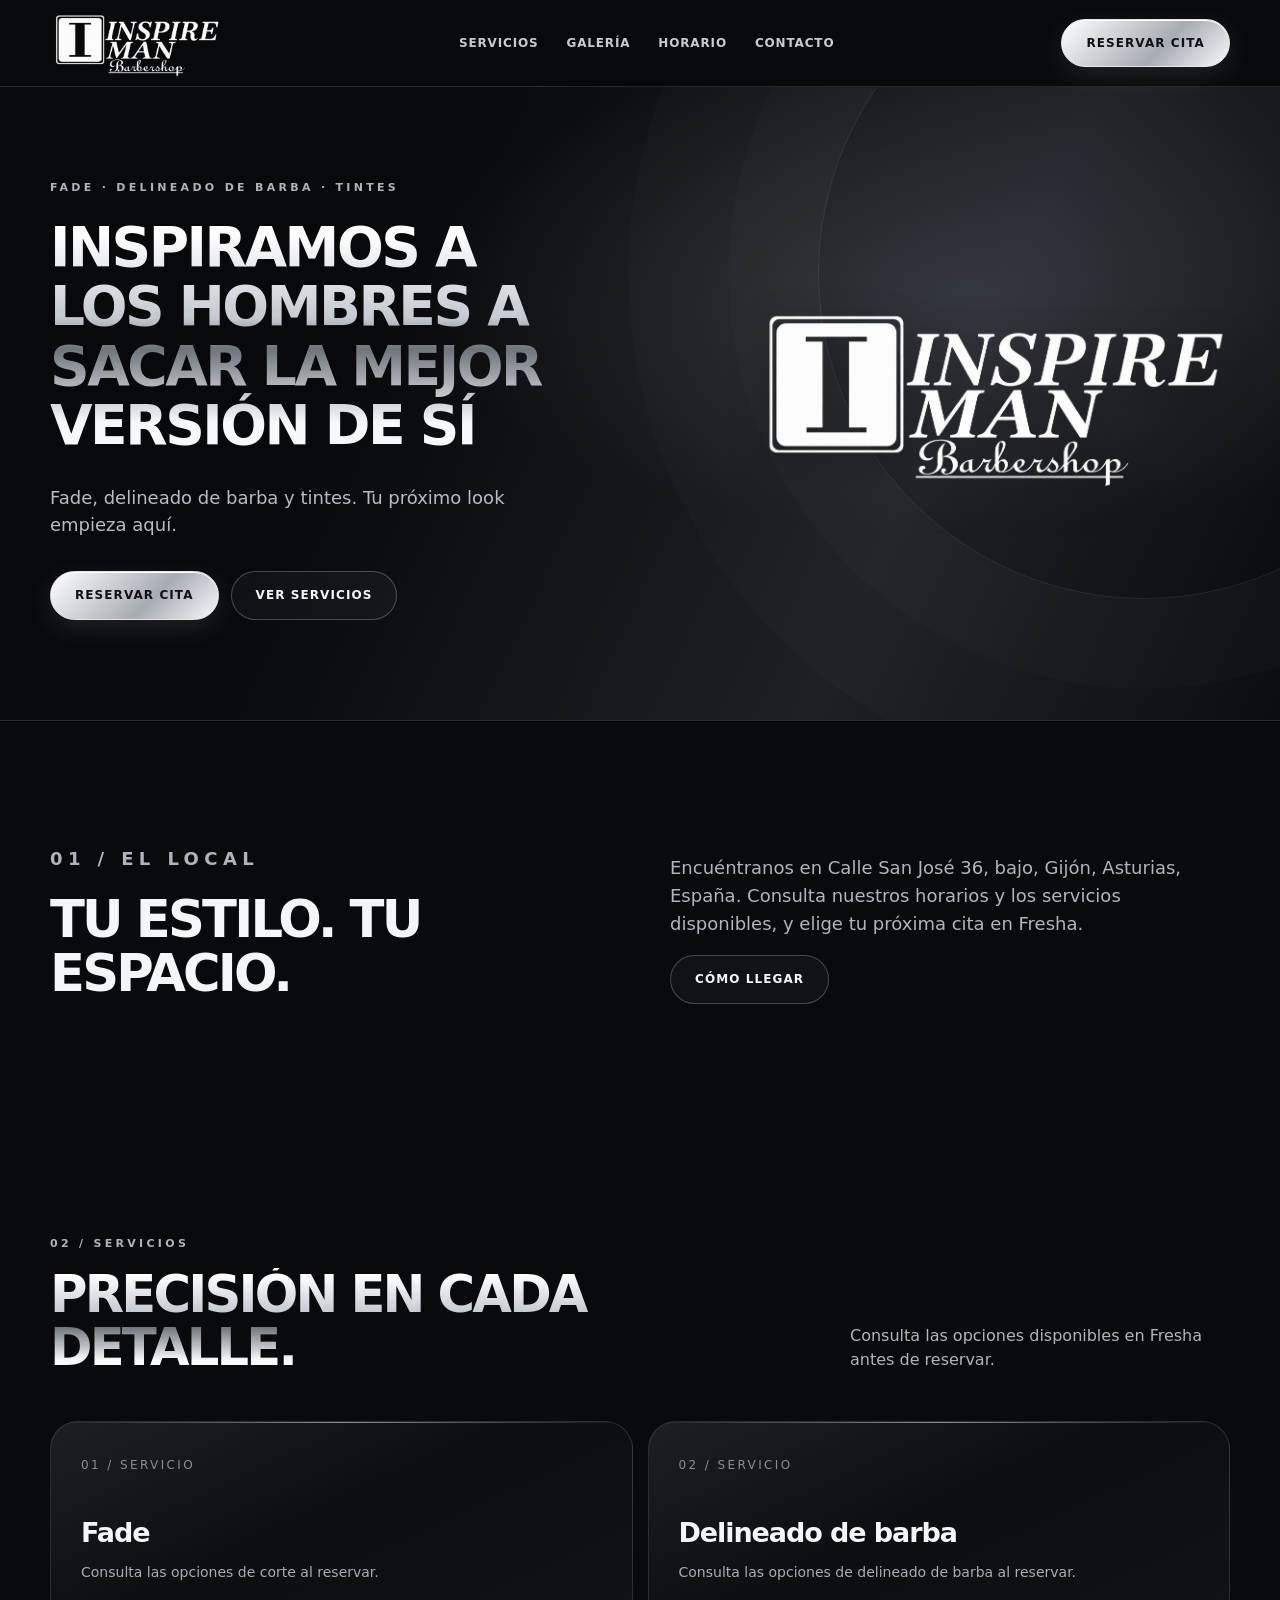
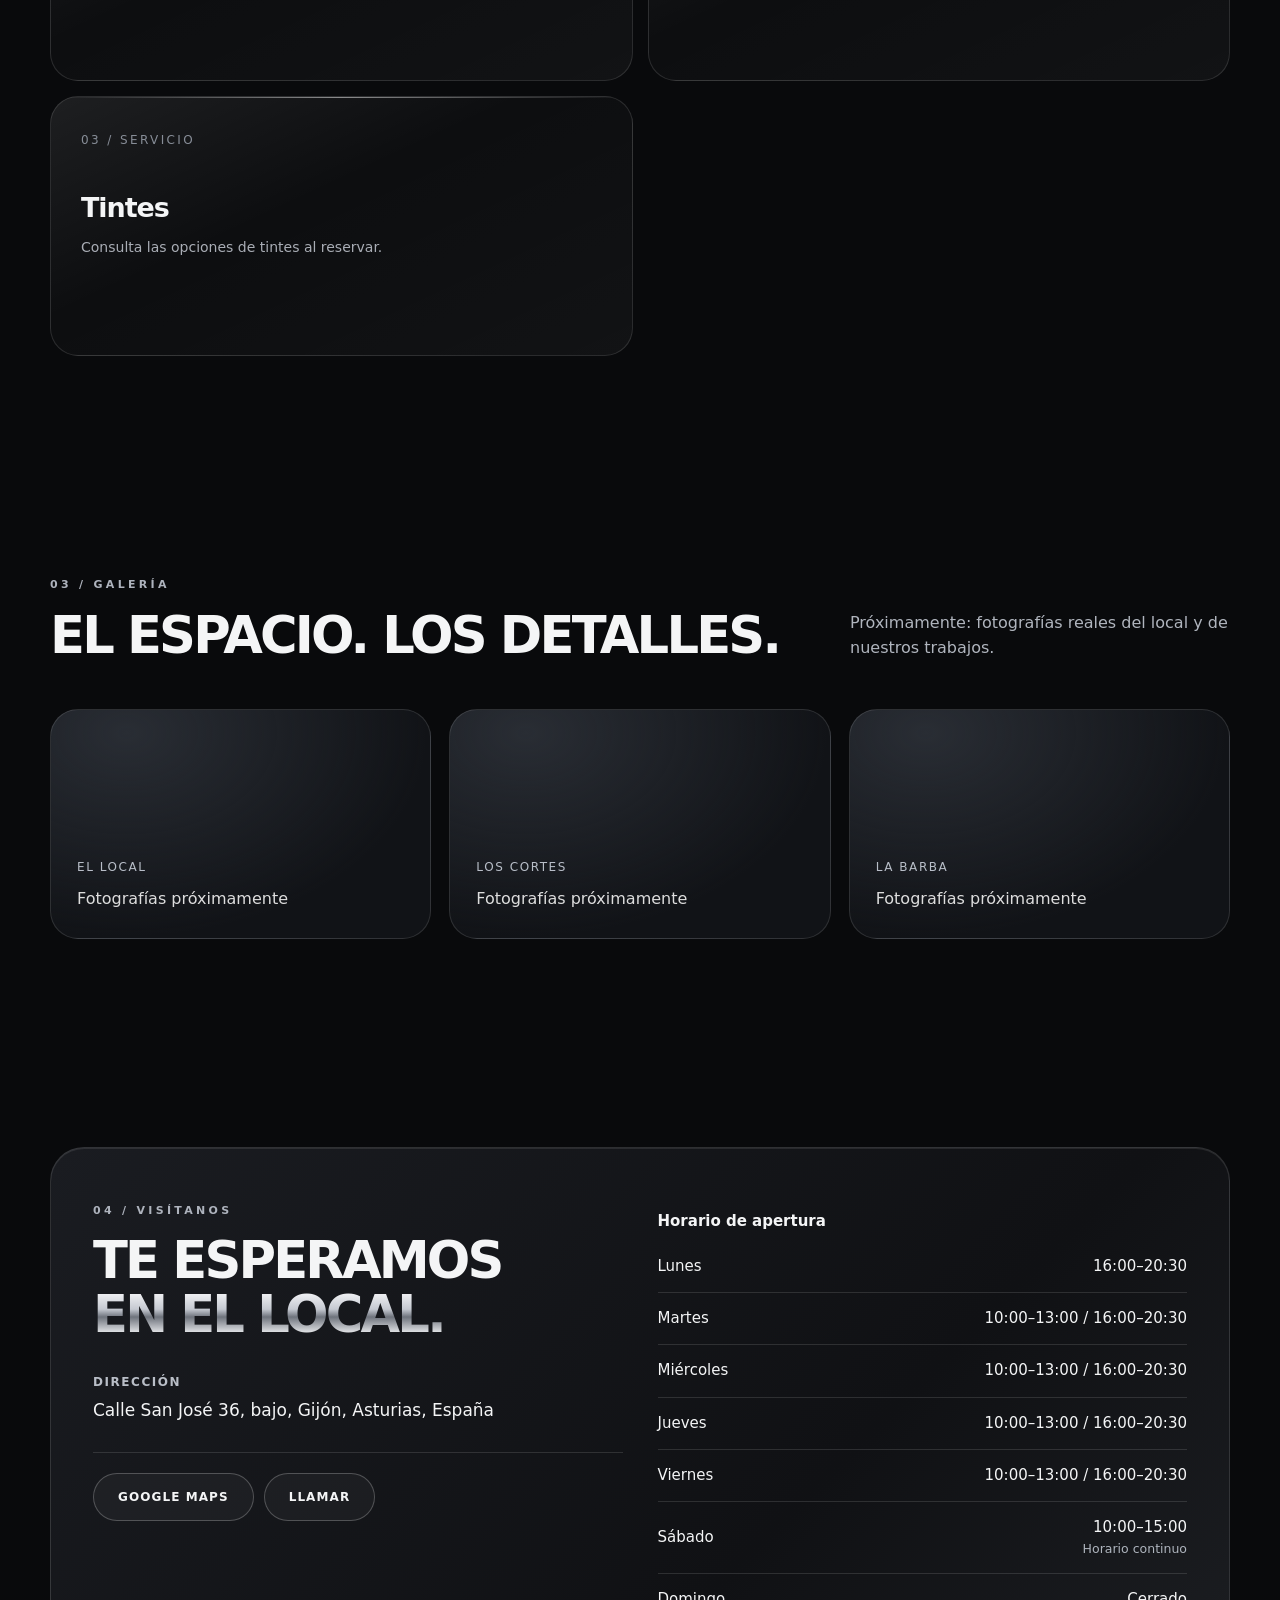
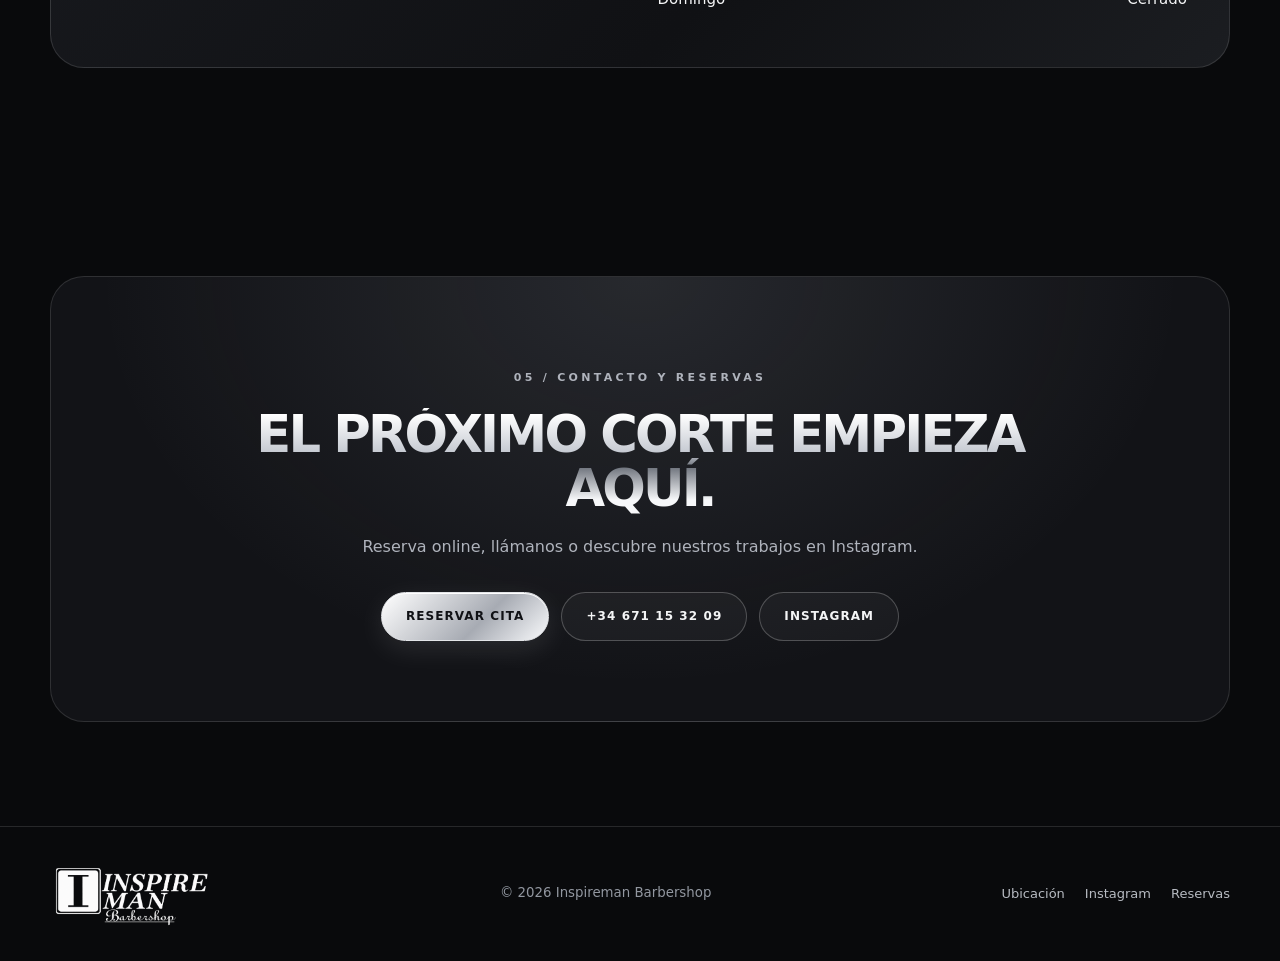
==== commit b4586d89: "Update index.html" ====
--- a/index.html
+++ b/index.html
@@ -1,9 +1,9 @@
 <!doctype html>
-<html lang="es"><head><meta charset="utf-8"><meta name="viewport" content="width=device-width, initial-scale=1"><meta name="theme-color" content="#090a0c"><meta name="description" content="Fade, cortes degradados y barba en Inspireman Barbershop, Gijón, Asturias. Calle San José 36, bajo. Consulta horarios y reserva tu cita en Fresha."><meta property="og:type" content="website"><meta property="og:locale" content="es_ES"><meta property="og:title" content="Inspireman Barbershop en Gijón | Fade y barba"><meta property="og:description" content="Fade, cortes degradados y barba en Inspireman Barbershop, Gijón, Asturias. Calle San José 36, bajo. Consulta horarios y reserva tu cita en Fresha."><title>Inspireman Barbershop en Gijón | Fade y barba</title><link rel="icon" type="image/png" href="assets/logo-inspireman.png"><link rel="stylesheet" href="assets/styles.css"><script src="assets/main.js" defer></script></head>
+<html lang="es"><head><meta charset="utf-8"><meta name="viewport" content="width=device-width, initial-scale=1"><meta name="theme-color" content="#090a0c"><meta name="description" content="Fade, delineado de barba y tintes en Inspireman Barbershop, Gijón, Asturias. Calle San José 36, bajo. Consulta horarios y reserva tu cita en Fresha."><meta property="og:type" content="website"><meta property="og:locale" content="es_ES"><meta property="og:title" content="Inspireman Barbershop en Gijón | Fade, barba y tintes"><meta property="og:description" content="Fade, delineado de barba y tintes en Inspireman Barbershop, Gijón, Asturias. Calle San José 36, bajo. Consulta horarios y reserva tu cita en Fresha."><title>Inspireman Barbershop en Gijón | Fade, barba y tintes</title><link rel="icon" type="image/png" href="assets/logo-inspireman.png"><link rel="stylesheet" href="assets/styles.css"><script src="assets/main.js" defer></script></head>
 <body><a class="skip" href="#contenido">Saltar al contenido</a><header class="nav"><div class="container navinner"><a class="brand" href="#inicio" aria-label="Inspireman Barbershop, inicio"><img src="assets/logo-inspireman.png" width="1986" height="792" alt="Inspireman Barbershop" fetchpriority="high"></a><button class="menu-toggle" type="button" aria-expanded="false" aria-controls="menu">Menú</button><nav id="menu" class="links" aria-label="Navegación principal"><a href="#servicios">SERVICIOS</a><a href="#galeria">GALERÍA</a><a href="#horario">HORARIO</a><a href="#contacto">CONTACTO</a></nav><a class="button primary" href="https://www.fresha.com/book-now/inspiremanbarbershop-dx5c4ah7/services?lid=1420139&amp;eid=3228950&amp;share=true&amp;pId=1348638" target="_blank" rel="noopener noreferrer">RESERVAR CITA<span class="sr-only"> (abre otra pestaña)</span></a></div></header>
-<main id="contenido"><section id="inicio" class="hero"><div class="container hero-grid"><div><p class="eyebrow">FADE · DELINEADO DE BARBA · TINTES</p><h1 class="metal">Inspiramos a los hombres a sacar la mejor versión de sí</h1><p class="lead">Fade, cortes degradados y barba. Tu próximo look empieza aquí.</p><div class="actions"><a class="button primary" href="https://www.fresha.com/book-now/inspiremanbarbershop-dx5c4ah7/services?lid=1420139&amp;eid=3228950&amp;share=true&amp;pId=1348638" target="_blank" rel="noopener noreferrer">RESERVAR CITA</a><a class="button ghost" href="#servicios">VER SERVICIOS</a></div></div><div class="hero-logo"><img src="assets/logo-inspireman.png" width="1986" height="792" alt="Inspireman Barbershop"></div></div></section>
+<main id="contenido"><section id="inicio" class="hero"><div class="container hero-grid"><div><p class="eyebrow">FADE · DELINEADO DE BARBA · TINTES</p><h1 class="metal">Inspiramos a los hombres a sacar la mejor versión de sí</h1><p class="lead">Fade, delineado de barba y tintes. Tu próximo look empieza aquí.</p><div class="actions"><a class="button primary" href="https://www.fresha.com/book-now/inspiremanbarbershop-dx5c4ah7/services?lid=1420139&amp;eid=3228950&amp;share=true&amp;pId=1348638" target="_blank" rel="noopener noreferrer">RESERVAR CITA</a><a class="button ghost" href="#servicios">VER SERVICIOS</a></div></div><div class="hero-logo"><img src="assets/logo-inspireman.png" width="1986" height="792" alt="Inspireman Barbershop"></div></div></section>
 <section class="section"><div class="container intro"><div><p class="eyebrow">01 / EL LOCAL</p><h2>TU ESTILO. TU ESPACIO.</h2></div><div><p class="muted">Encuéntranos en Calle San José 36, bajo, Gijón, Asturias, España. Consulta nuestros horarios y los servicios disponibles, y elige tu próxima cita en Fresha.</p><a class="button ghost" href="https://maps.app.goo.gl/vq8HRumMz9WRunkFA?g_st=ic" target="_blank" rel="noopener noreferrer">CÓMO LLEGAR</a></div></div></section>
-<section class="section" id="servicios"><div class="container"><div class="section-head"><div><p class="eyebrow">02 / SERVICIOS</p><h2 class="metal">PRECISIÓN EN CADA DETALLE.</h2></div><p class="muted">Consulta las opciones disponibles en Fresha antes de reservar.</p></div><div class="cards"><article class="card"><span class="number">01 / SERVICIO</span><h3>Fade / cortes degradados</h3><p>Consulta las opciones de corte al reservar.</p></article><article class="card"><span class="number">02 / SERVICIO</span><h3>Barba</h3><p>Consulta las opciones de barba al reservar.</p></article></div></div></section>
+<section class="section" id="servicios"><div class="container"><div class="section-head"><div><p class="eyebrow">02 / SERVICIOS</p><h2 class="metal">PRECISIÓN EN CADA DETALLE.</h2></div><p class="muted">Consulta las opciones disponibles en Fresha antes de reservar.</p></div><div class="cards"><article class="card"><span class="number">01 / SERVICIO</span><h3>Fade</h3><p>Consulta las opciones de corte al reservar.</p></article><article class="card"><span class="number">02 / SERVICIO</span><h3>Delineado de barba</h3><p>Consulta las opciones de delineado de barba al reservar.</p></article><article class="card"><span class="number">03 / SERVICIO</span><h3>Tintes</h3><p>Consulta las opciones de tintes al reservar.</p></article></div></div></section>
 <section class="section" id="galeria"><div class="container"><div class="section-head"><div><p class="eyebrow">03 / GALERÍA</p><h2>EL ESPACIO. LOS DETALLES.</h2></div><p class="muted">Próximamente: fotografías reales del local y de nuestros trabajos.</p></div><div class="gallery"><div class="placeholder"><span>EL LOCAL</span><p>Fotografías próximamente</p></div><div class="placeholder"><span>LOS CORTES</span><p>Fotografías próximamente</p></div><div class="placeholder"><span>LA BARBA</span><p>Fotografías próximamente</p></div></div></div></section>
 <section class="section" id="horario"><div class="container"><div class="panel"><div><p class="eyebrow">04 / VISÍTANOS</p><h2>TE ESPERAMOS<br><span class="metal">EN EL LOCAL.</span></h2><div class="info-row"><strong>Dirección</strong><p>Calle San José 36, bajo, Gijón, Asturias, España</p></div><div class="mini-actions"><a class="button ghost" href="https://maps.app.goo.gl/vq8HRumMz9WRunkFA?g_st=ic" target="_blank" rel="noopener noreferrer">GOOGLE MAPS</a><a class="button ghost" href="tel:+34671153209">LLAMAR</a></div></div><table class="hours-table"><caption>Horario de apertura</caption><tbody><tr><th scope="row">Lunes</th><td>16:00–20:30</td></tr><tr><th scope="row">Martes</th><td>10:00–13:00 / 16:00–20:30</td></tr><tr><th scope="row">Miércoles</th><td>10:00–13:00 / 16:00–20:30</td></tr><tr><th scope="row">Jueves</th><td>10:00–13:00 / 16:00–20:30</td></tr><tr><th scope="row">Viernes</th><td>10:00–13:00 / 16:00–20:30</td></tr><tr><th scope="row">Sábado</th><td>10:00–15:00<small>Horario continuo</small></td></tr><tr><th scope="row">Domingo</th><td>Cerrado</td></tr></tbody></table></div></div></section>
 <section class="section" id="contacto"><div class="container"><div class="cta"><p class="eyebrow">05 / CONTACTO Y RESERVAS</p><h2 class="metal">EL PRÓXIMO CORTE EMPIEZA AQUÍ.</h2><p>Reserva online, llámanos o descubre nuestros trabajos en Instagram.</p><div class="actions"><a class="button primary" href="https://www.fresha.com/book-now/inspiremanbarbershop-dx5c4ah7/services?lid=1420139&amp;eid=3228950&amp;share=true&amp;pId=1348638" target="_blank" rel="noopener noreferrer">RESERVAR CITA</a><a class="button ghost" href="tel:+34671153209">+34 671 15 32 09</a><a class="button ghost" href="https://www.instagram.com/inspiremanbarbershop?obrf=cnAyNHVvZ2U3dDVt&amp;utm_source=qr" target="_blank" rel="noopener noreferrer">INSTAGRAM</a></div></div></div></section></main>
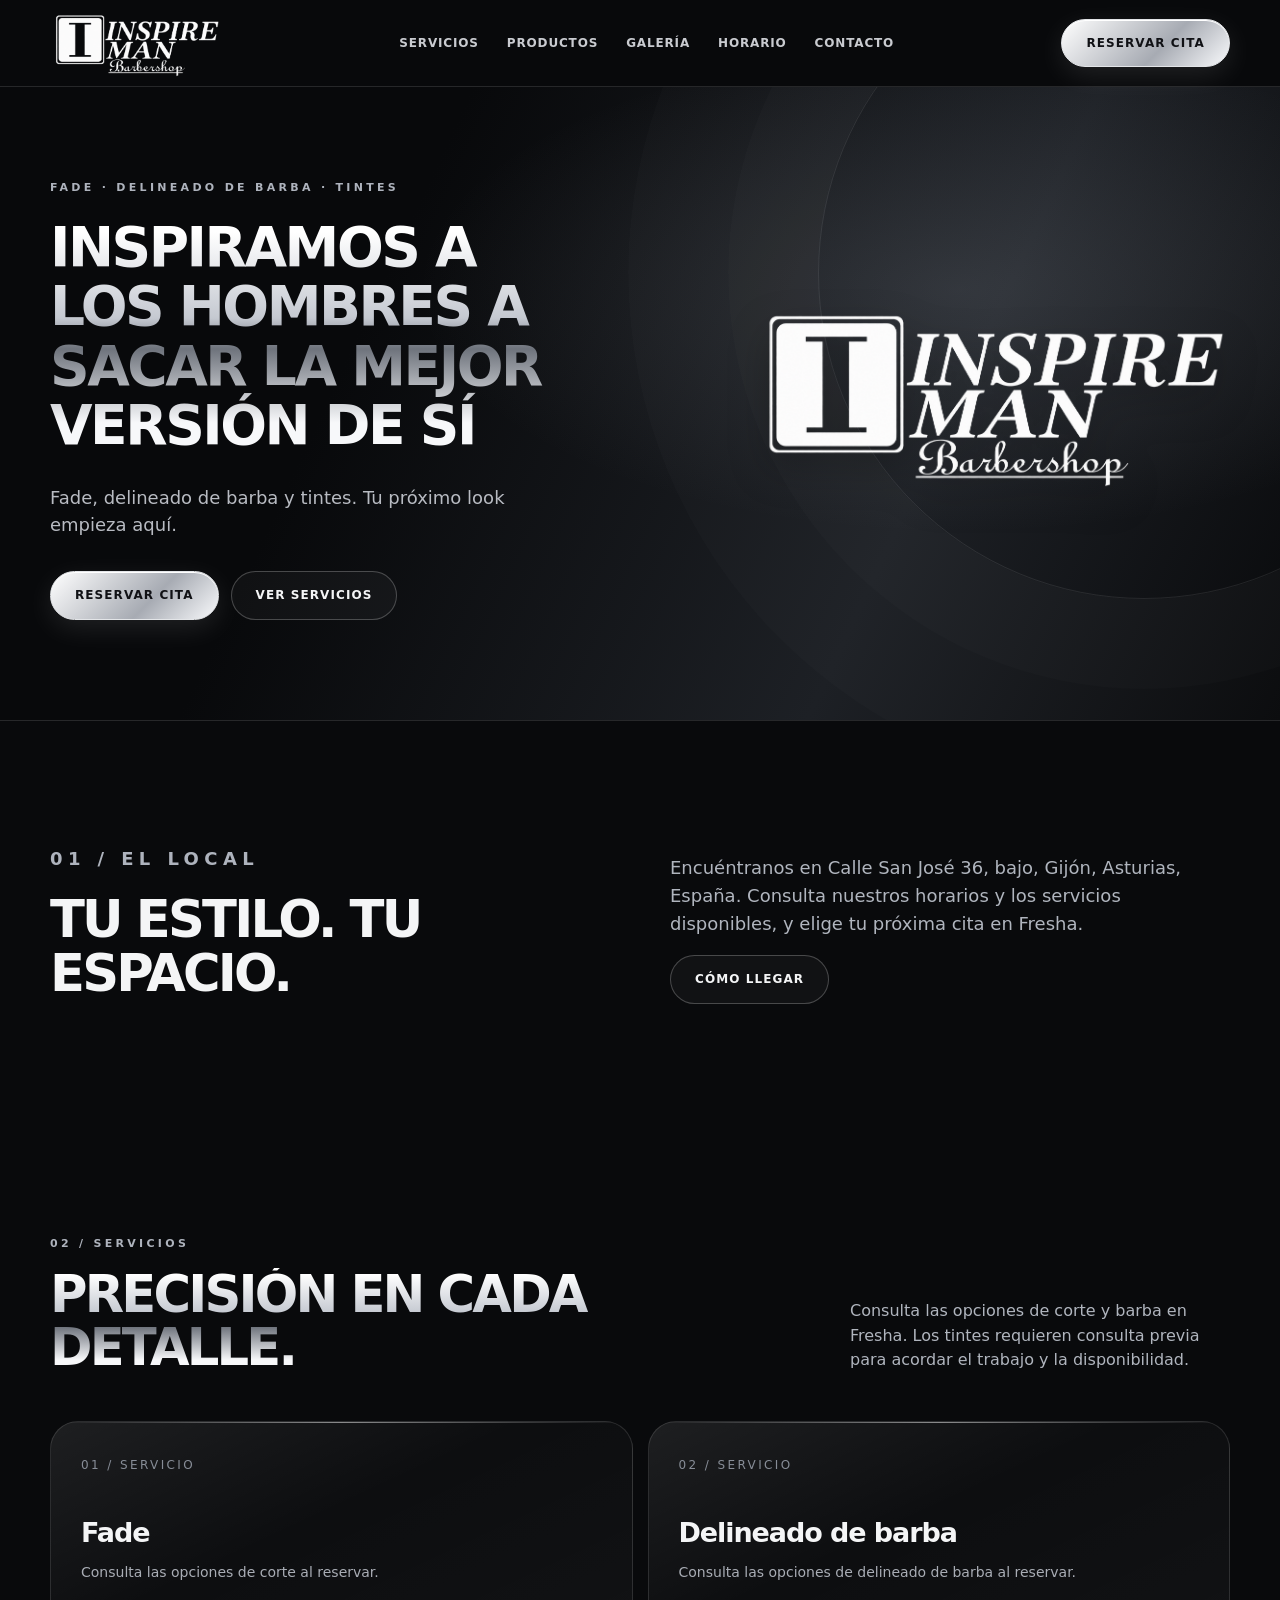
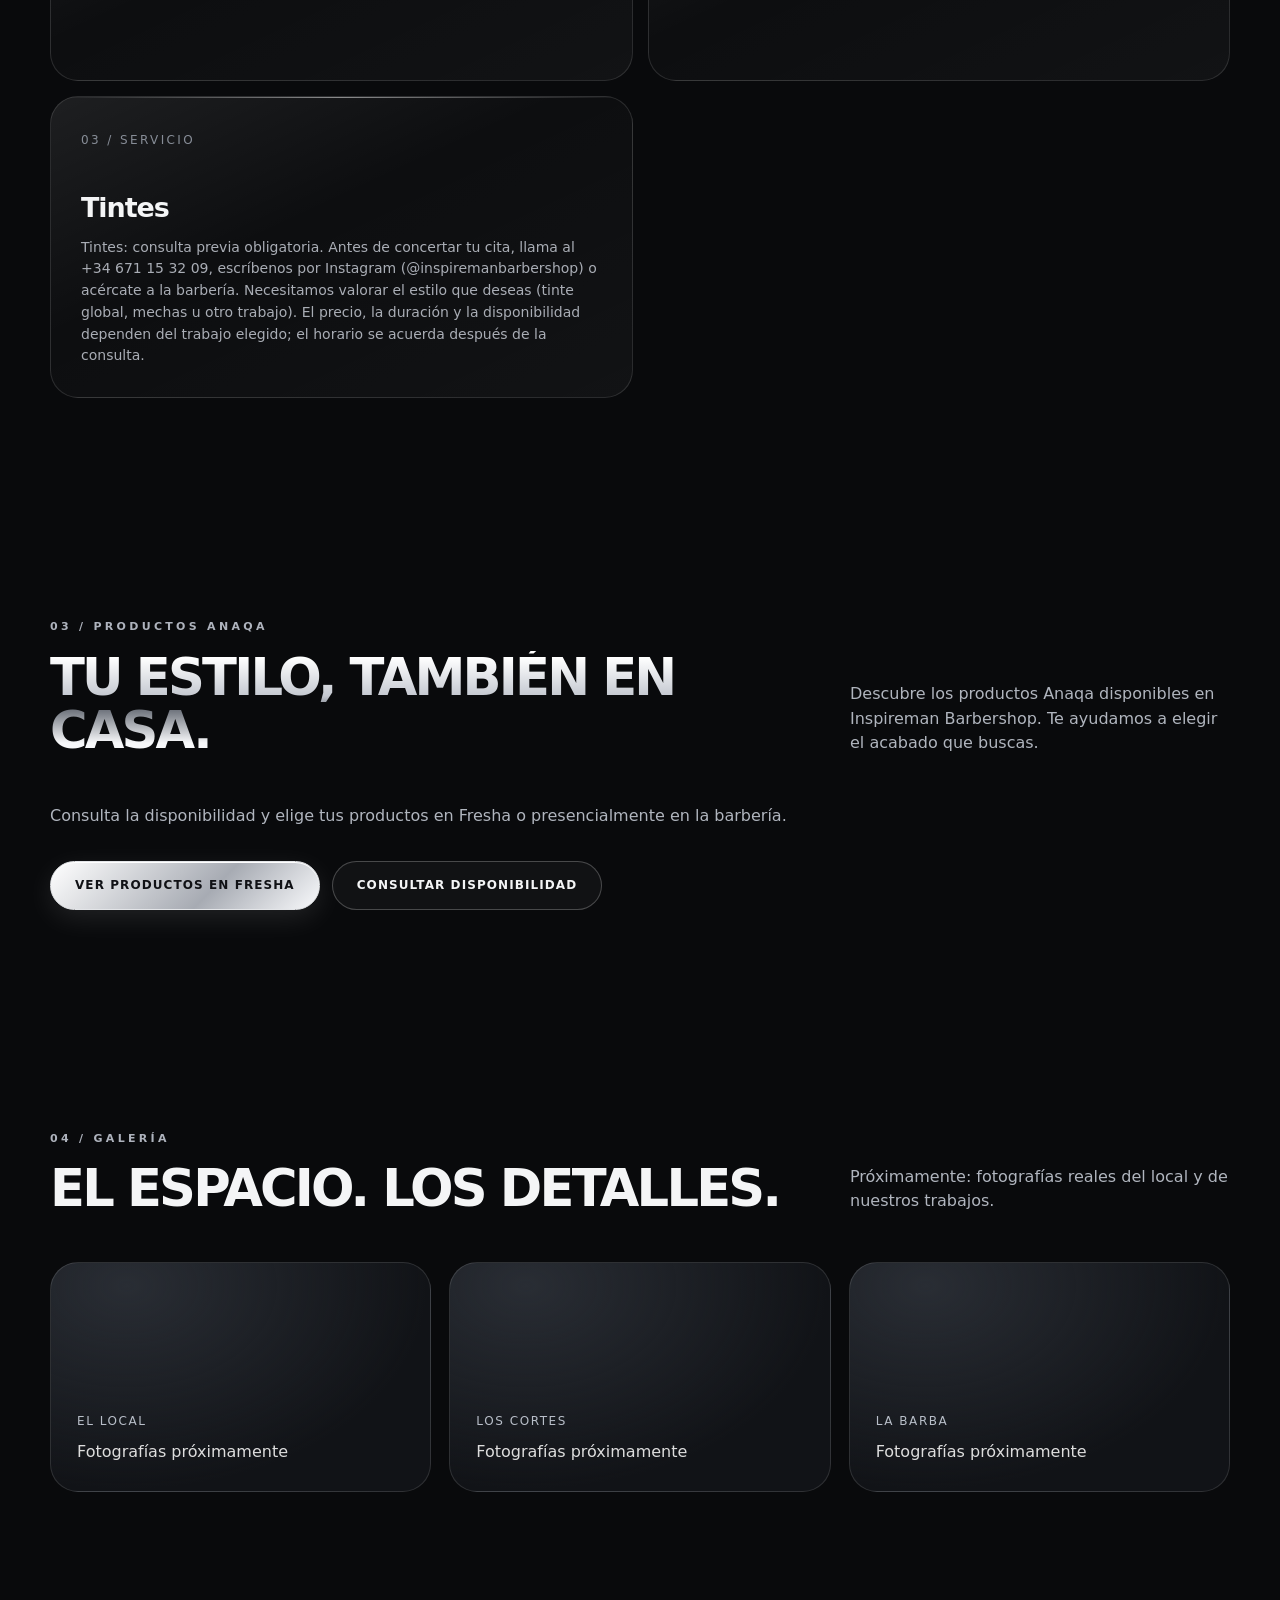
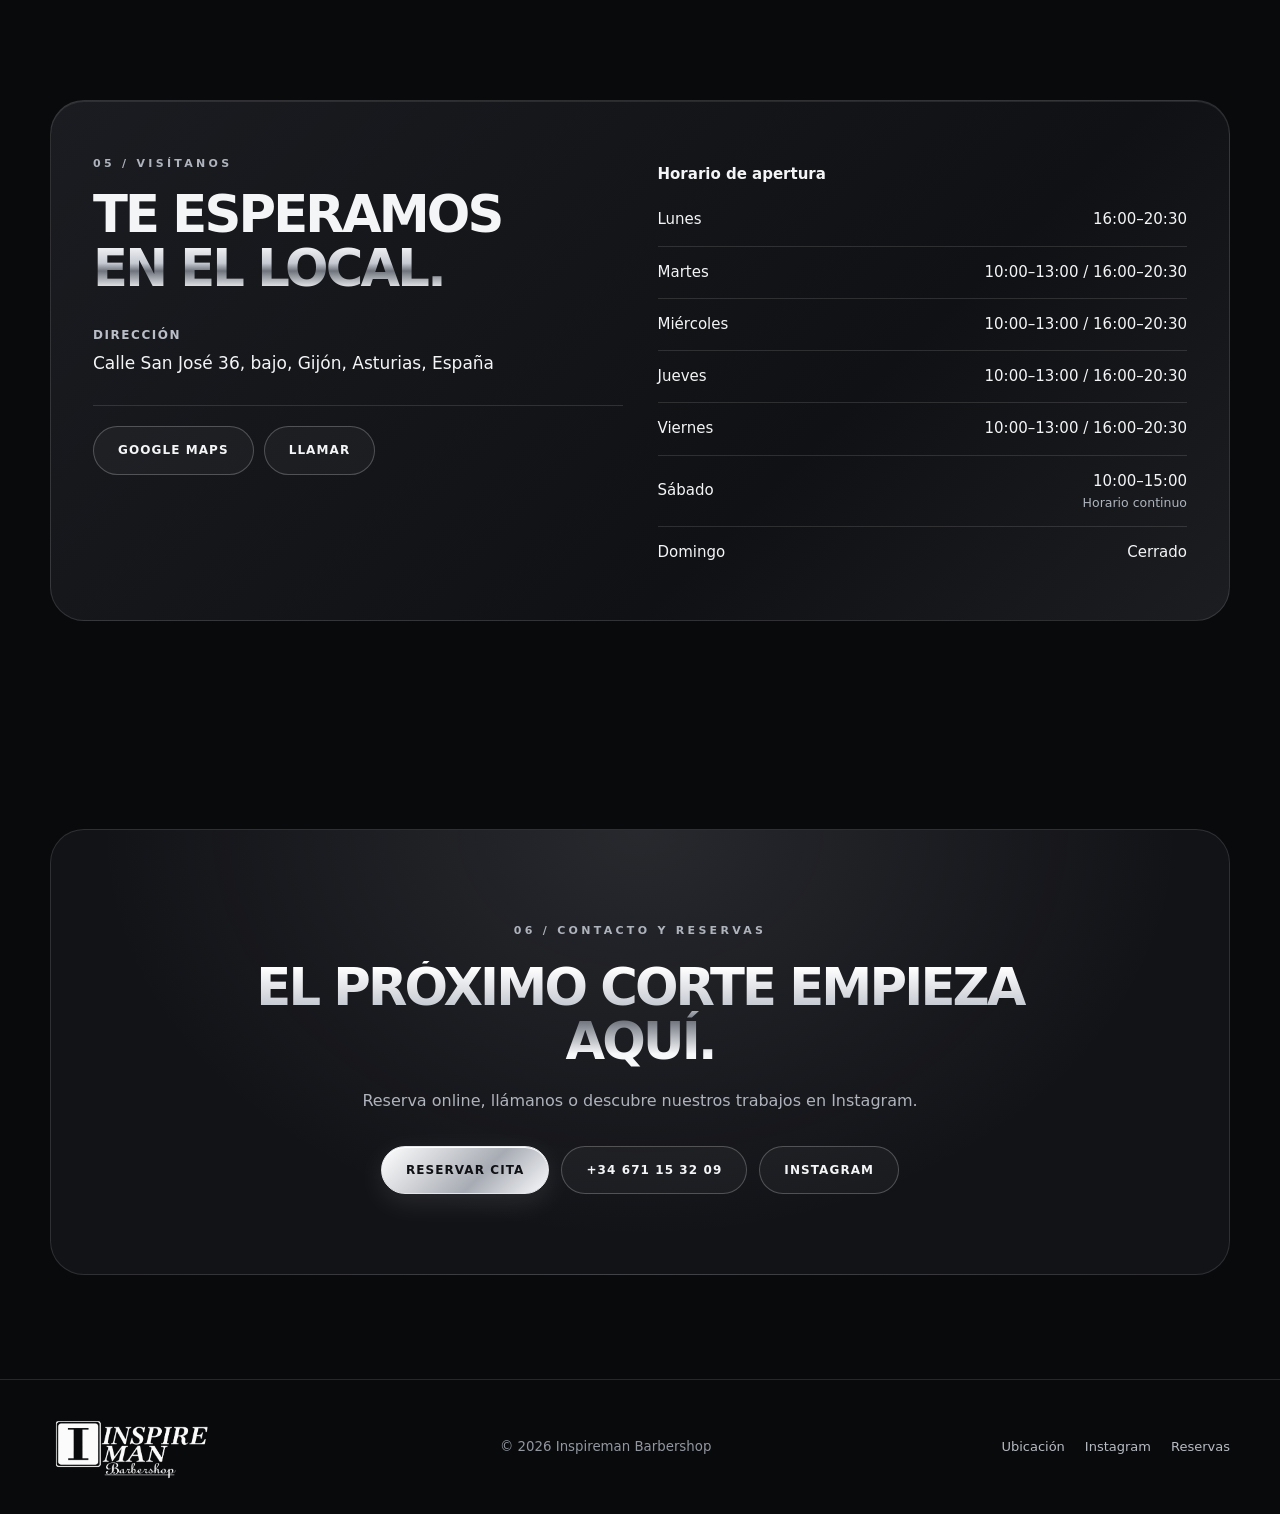
==== commit e5becf82: "Conectar sección Productos con la tienda Fresha" ====
--- a/index.html
+++ b/index.html
@@ -1,10 +1,11 @@
 <!doctype html>
-<html lang="es"><head><meta charset="utf-8"><meta name="viewport" content="width=device-width, initial-scale=1"><meta name="theme-color" content="#090a0c"><meta name="description" content="Fade, delineado de barba y tintes en Inspireman Barbershop, Gijón, Asturias. Calle San José 36, bajo. Consulta horarios y reserva tu cita en Fresha."><meta property="og:type" content="website"><meta property="og:locale" content="es_ES"><meta property="og:title" content="Inspireman Barbershop en Gijón | Fade, barba y tintes"><meta property="og:description" content="Fade, delineado de barba y tintes en Inspireman Barbershop, Gijón, Asturias. Calle San José 36, bajo. Consulta horarios y reserva tu cita en Fresha."><title>Inspireman Barbershop en Gijón | Fade, barba y tintes</title><link rel="icon" type="image/png" href="assets/logo-inspireman.png"><link rel="stylesheet" href="assets/styles.css"><script src="assets/main.js" defer></script></head>
-<body><a class="skip" href="#contenido">Saltar al contenido</a><header class="nav"><div class="container navinner"><a class="brand" href="#inicio" aria-label="Inspireman Barbershop, inicio"><img src="assets/logo-inspireman.png" width="1986" height="792" alt="Inspireman Barbershop" fetchpriority="high"></a><button class="menu-toggle" type="button" aria-expanded="false" aria-controls="menu">Menú</button><nav id="menu" class="links" aria-label="Navegación principal"><a href="#servicios">SERVICIOS</a><a href="#galeria">GALERÍA</a><a href="#horario">HORARIO</a><a href="#contacto">CONTACTO</a></nav><a class="button primary" href="https://www.fresha.com/book-now/inspiremanbarbershop-dx5c4ah7/services?lid=1420139&amp;eid=3228950&amp;share=true&amp;pId=1348638" target="_blank" rel="noopener noreferrer">RESERVAR CITA<span class="sr-only"> (abre otra pestaña)</span></a></div></header>
+<html lang="es"><head><meta charset="utf-8"><meta name="viewport" content="width=device-width, initial-scale=1"><meta name="theme-color" content="#090a0c"><meta name="description" content="Fade, delineado de barba y tintes en Inspireman Barbershop, Gijón, Asturias. Calle San José 36, bajo. Consulta horarios y reserva tu cita en Fresha."><meta property="og:type" content="website"><meta property="og:locale" content="es_ES"><meta property="og:title" content="Inspireman Barbershop en Gijón | Fade, barba y tintes"><meta property="og:description" content="Fade, delineado de barba y tintes en Inspireman Barbershop, Gijón, Asturias. Calle San José 36, bajo. Consulta horarios y reserva tu cita en Fresha."><link rel="canonical" href="https://inspiremanbarbershop.github.io/inspireman-barbershop/"><meta property="og:url" content="https://inspiremanbarbershop.github.io/inspireman-barbershop/"><meta property="og:site_name" content="Inspireman Barbershop"><meta property="og:image" content="https://inspiremanbarbershop.github.io/inspireman-barbershop/assets/social-preview-v1.png"><meta property="og:image:secure_url" content="https://inspiremanbarbershop.github.io/inspireman-barbershop/assets/social-preview-v1.png"><meta property="og:image:type" content="image/png"><meta property="og:image:width" content="1200"><meta property="og:image:height" content="630"><meta property="og:image:alt" content="Logo de Inspireman Barbershop sobre fondo Black Chrome"><meta name="twitter:card" content="summary_large_image"><meta name="twitter:title" content="Inspireman Barbershop en Gijón | Fade, barba y tintes"><meta name="twitter:description" content="Fade, delineado de barba y tintes en Inspireman Barbershop, Gijón, Asturias. Calle San José 36, bajo. Consulta horarios y reserva tu cita en Fresha."><meta name="twitter:image" content="https://inspiremanbarbershop.github.io/inspireman-barbershop/assets/social-preview-v1.png"><meta name="twitter:image:alt" content="Logo de Inspireman Barbershop sobre fondo Black Chrome"><title>Inspireman Barbershop en Gijón | Fade, barba y tintes</title><link rel="icon" type="image/png" href="assets/logo-inspireman.png"><link rel="stylesheet" href="assets/styles.css"><script src="assets/main.js" defer></script></head>
+<body><a class="skip" href="#contenido">Saltar al contenido</a><header class="nav"><div class="container navinner"><a class="brand" href="#inicio" aria-label="Inspireman Barbershop, inicio"><img src="assets/logo-inspireman.png" width="1986" height="792" alt="Inspireman Barbershop" fetchpriority="high"></a><button class="menu-toggle" type="button" aria-expanded="false" aria-controls="menu">Menú</button><nav id="menu" class="links" aria-label="Navegación principal"><a href="#servicios">SERVICIOS</a><a href="#productos">PRODUCTOS</a><a href="#galeria">GALERÍA</a><a href="#horario">HORARIO</a><a href="#contacto">CONTACTO</a></nav><a class="button primary" href="https://www.fresha.com/book-now/inspiremanbarbershop-dx5c4ah7/services?lid=1420139&amp;eid=3228950&amp;share=true&amp;pId=1348638" target="_blank" rel="noopener noreferrer">RESERVAR CITA<span class="sr-only"> (abre otra pestaña)</span></a></div></header>
 <main id="contenido"><section id="inicio" class="hero"><div class="container hero-grid"><div><p class="eyebrow">FADE · DELINEADO DE BARBA · TINTES</p><h1 class="metal">Inspiramos a los hombres a sacar la mejor versión de sí</h1><p class="lead">Fade, delineado de barba y tintes. Tu próximo look empieza aquí.</p><div class="actions"><a class="button primary" href="https://www.fresha.com/book-now/inspiremanbarbershop-dx5c4ah7/services?lid=1420139&amp;eid=3228950&amp;share=true&amp;pId=1348638" target="_blank" rel="noopener noreferrer">RESERVAR CITA</a><a class="button ghost" href="#servicios">VER SERVICIOS</a></div></div><div class="hero-logo"><img src="assets/logo-inspireman.png" width="1986" height="792" alt="Inspireman Barbershop"></div></div></section>
 <section class="section"><div class="container intro"><div><p class="eyebrow">01 / EL LOCAL</p><h2>TU ESTILO. TU ESPACIO.</h2></div><div><p class="muted">Encuéntranos en Calle San José 36, bajo, Gijón, Asturias, España. Consulta nuestros horarios y los servicios disponibles, y elige tu próxima cita en Fresha.</p><a class="button ghost" href="https://maps.app.goo.gl/vq8HRumMz9WRunkFA?g_st=ic" target="_blank" rel="noopener noreferrer">CÓMO LLEGAR</a></div></div></section>
-<section class="section" id="servicios"><div class="container"><div class="section-head"><div><p class="eyebrow">02 / SERVICIOS</p><h2 class="metal">PRECISIÓN EN CADA DETALLE.</h2></div><p class="muted">Consulta las opciones disponibles en Fresha antes de reservar.</p></div><div class="cards"><article class="card"><span class="number">01 / SERVICIO</span><h3>Fade</h3><p>Consulta las opciones de corte al reservar.</p></article><article class="card"><span class="number">02 / SERVICIO</span><h3>Delineado de barba</h3><p>Consulta las opciones de delineado de barba al reservar.</p></article><article class="card"><span class="number">03 / SERVICIO</span><h3>Tintes</h3><p>Consulta las opciones de tintes al reservar.</p></article></div></div></section>
-<section class="section" id="galeria"><div class="container"><div class="section-head"><div><p class="eyebrow">03 / GALERÍA</p><h2>EL ESPACIO. LOS DETALLES.</h2></div><p class="muted">Próximamente: fotografías reales del local y de nuestros trabajos.</p></div><div class="gallery"><div class="placeholder"><span>EL LOCAL</span><p>Fotografías próximamente</p></div><div class="placeholder"><span>LOS CORTES</span><p>Fotografías próximamente</p></div><div class="placeholder"><span>LA BARBA</span><p>Fotografías próximamente</p></div></div></div></section>
-<section class="section" id="horario"><div class="container"><div class="panel"><div><p class="eyebrow">04 / VISÍTANOS</p><h2>TE ESPERAMOS<br><span class="metal">EN EL LOCAL.</span></h2><div class="info-row"><strong>Dirección</strong><p>Calle San José 36, bajo, Gijón, Asturias, España</p></div><div class="mini-actions"><a class="button ghost" href="https://maps.app.goo.gl/vq8HRumMz9WRunkFA?g_st=ic" target="_blank" rel="noopener noreferrer">GOOGLE MAPS</a><a class="button ghost" href="tel:+34671153209">LLAMAR</a></div></div><table class="hours-table"><caption>Horario de apertura</caption><tbody><tr><th scope="row">Lunes</th><td>16:00–20:30</td></tr><tr><th scope="row">Martes</th><td>10:00–13:00 / 16:00–20:30</td></tr><tr><th scope="row">Miércoles</th><td>10:00–13:00 / 16:00–20:30</td></tr><tr><th scope="row">Jueves</th><td>10:00–13:00 / 16:00–20:30</td></tr><tr><th scope="row">Viernes</th><td>10:00–13:00 / 16:00–20:30</td></tr><tr><th scope="row">Sábado</th><td>10:00–15:00<small>Horario continuo</small></td></tr><tr><th scope="row">Domingo</th><td>Cerrado</td></tr></tbody></table></div></div></section>
-<section class="section" id="contacto"><div class="container"><div class="cta"><p class="eyebrow">05 / CONTACTO Y RESERVAS</p><h2 class="metal">EL PRÓXIMO CORTE EMPIEZA AQUÍ.</h2><p>Reserva online, llámanos o descubre nuestros trabajos en Instagram.</p><div class="actions"><a class="button primary" href="https://www.fresha.com/book-now/inspiremanbarbershop-dx5c4ah7/services?lid=1420139&amp;eid=3228950&amp;share=true&amp;pId=1348638" target="_blank" rel="noopener noreferrer">RESERVAR CITA</a><a class="button ghost" href="tel:+34671153209">+34 671 15 32 09</a><a class="button ghost" href="https://www.instagram.com/inspiremanbarbershop?obrf=cnAyNHVvZ2U3dDVt&amp;utm_source=qr" target="_blank" rel="noopener noreferrer">INSTAGRAM</a></div></div></div></section></main>
-<footer class="foot"><div class="container foot-inner"><a href="#inicio" aria-label="Volver al inicio"><img src="assets/logo-inspireman.png" width="1986" height="792" alt="Inspireman Barbershop" loading="lazy"></a><small>© <span id="year">2026</span> Inspireman Barbershop</small><div class="foot-links"><a href="https://maps.app.goo.gl/vq8HRumMz9WRunkFA?g_st=ic" target="_blank" rel="noopener noreferrer">Ubicación</a><a href="https://www.instagram.com/inspiremanbarbershop?obrf=cnAyNHVvZ2U3dDVt&amp;utm_source=qr" target="_blank" rel="noopener noreferrer">Instagram</a><a href="https://www.fresha.com/book-now/inspiremanbarbershop-dx5c4ah7/services?lid=1420139&amp;eid=3228950&amp;share=true&amp;pId=1348638" target="_blank" rel="noopener noreferrer">Reservas</a></div></div></footer><a class="button primary mobile-cta" href="https://www.fresha.com/book-now/inspiremanbarbershop-dx5c4ah7/services?lid=1420139&amp;eid=3228950&amp;share=true&amp;pId=1348638" target="_blank" rel="noopener noreferrer">RESERVAR CITA EN FRESHA</a></body></html>
+<section class="section" id="servicios"><div class="container"><div class="section-head"><div><p class="eyebrow">02 / SERVICIOS</p><h2 class="metal">PRECISIÓN EN CADA DETALLE.</h2></div><p class="muted">Consulta las opciones de corte y barba en Fresha. Los tintes requieren consulta previa para acordar el trabajo y la disponibilidad.</p></div><div class="cards"><article class="card"><span class="number">01 / SERVICIO</span><h3>Fade</h3><p>Consulta las opciones de corte al reservar.</p></article><article class="card"><span class="number">02 / SERVICIO</span><h3>Delineado de barba</h3><p>Consulta las opciones de delineado de barba al reservar.</p></article><article class="card"><span class="number">03 / SERVICIO</span><h3>Tintes</h3><p>Tintes: consulta previa obligatoria. Antes de concertar tu cita, llama al +34 671 15 32 09, escríbenos por Instagram (@inspiremanbarbershop) o acércate a la barbería. Necesitamos valorar el estilo que deseas (tinte global, mechas u otro trabajo). El precio, la duración y la disponibilidad dependen del trabajo elegido; el horario se acuerda después de la consulta.</p></article></div></div></section>
+<section class="section product-section" id="productos"><div class="container"><div class="section-head"><div><p class="eyebrow">03 / PRODUCTOS ANAQA</p><h2 class="metal">TU ESTILO, TAMBIÉN EN CASA.</h2></div><p class="muted">Descubre los productos Anaqa disponibles en Inspireman Barbershop. Te ayudamos a elegir el acabado que buscas.</p></div><div class="catalog-actions"><p class="muted">Consulta la disponibilidad y elige tus productos en Fresha o presencialmente en la barbería.</p><div class="actions"><a class="button primary" href="https://www.fresha.com/store/tienda-inspiremanbarbershop-u9z86j9x?share=true&amp;pId=1348638" target="_blank" rel="noopener noreferrer">VER PRODUCTOS EN FRESHA<span class="sr-only"> (abre otra pestaña)</span></a><a class="button ghost" href="tel:+34671153209">CONSULTAR DISPONIBILIDAD</a></div></div></div></section>
+<section class="section" id="galeria"><div class="container"><div class="section-head"><div><p class="eyebrow">04 / GALERÍA</p><h2>EL ESPACIO. LOS DETALLES.</h2></div><p class="muted">Próximamente: fotografías reales del local y de nuestros trabajos.</p></div><div class="gallery"><div class="placeholder"><span>EL LOCAL</span><p>Fotografías próximamente</p></div><div class="placeholder"><span>LOS CORTES</span><p>Fotografías próximamente</p></div><div class="placeholder"><span>LA BARBA</span><p>Fotografías próximamente</p></div></div></div></section>
+<section class="section" id="horario"><div class="container"><div class="panel"><div><p class="eyebrow">05 / VISÍTANOS</p><h2>TE ESPERAMOS<br><span class="metal">EN EL LOCAL.</span></h2><div class="info-row"><strong>Dirección</strong><p>Calle San José 36, bajo, Gijón, Asturias, España</p></div><div class="mini-actions"><a class="button ghost" href="https://maps.app.goo.gl/vq8HRumMz9WRunkFA?g_st=ic" target="_blank" rel="noopener noreferrer">GOOGLE MAPS</a><a class="button ghost" href="tel:+34671153209">LLAMAR</a></div></div><table class="hours-table"><caption>Horario de apertura</caption><tbody><tr><th scope="row">Lunes</th><td>16:00–20:30</td></tr><tr><th scope="row">Martes</th><td>10:00–13:00 / 16:00–20:30</td></tr><tr><th scope="row">Miércoles</th><td>10:00–13:00 / 16:00–20:30</td></tr><tr><th scope="row">Jueves</th><td>10:00–13:00 / 16:00–20:30</td></tr><tr><th scope="row">Viernes</th><td>10:00–13:00 / 16:00–20:30</td></tr><tr><th scope="row">Sábado</th><td>10:00–15:00<small>Horario continuo</small></td></tr><tr><th scope="row">Domingo</th><td>Cerrado</td></tr></tbody></table></div></div></section>
+<section class="section" id="contacto"><div class="container"><div class="cta"><p class="eyebrow">06 / CONTACTO Y RESERVAS</p><h2 class="metal">EL PRÓXIMO CORTE EMPIEZA AQUÍ.</h2><p>Reserva online, llámanos o descubre nuestros trabajos en Instagram.</p><div class="actions"><a class="button primary" href="https://www.fresha.com/book-now/inspiremanbarbershop-dx5c4ah7/services?lid=1420139&amp;eid=3228950&amp;share=true&amp;pId=1348638" target="_blank" rel="noopener noreferrer">RESERVAR CITA</a><a class="button ghost" href="tel:+34671153209">+34 671 15 32 09</a><a class="button ghost" href="https://www.instagram.com/inspiremanbarbershop?obrf=cnAyNHVvZ2U3dDVt&amp;utm_source=qr" target="_blank" rel="noopener noreferrer">INSTAGRAM</a></div></div></div></section></main>
+<footer class="foot"><div class="container foot-inner"><a href="#inicio" aria-label="Volver al inicio"><img src="assets/logo-inspireman.png" width="1986" height="792" alt="Inspireman Barbershop" loading="lazy"></a><small>© <span id="year">2026</span> Inspireman Barbershop</small><div class="foot-links"><a href="https://maps.app.goo.gl/vq8HRumMz9WRunkFA?g_st=ic" target="_blank" rel="noopener noreferrer">Ubicación</a><a href="https://www.instagram.com/inspiremanbarbershop?obrf=cnAyNHVvZ2U3dDVt&amp;utm_source=qr" target="_blank" rel="noopener noreferrer">Instagram</a><a href="https://www.fresha.com/book-now/inspiremanbarbershop-dx5c4ah7/services?lid=1420139&amp;eid=3228950&amp;share=true&amp;pId=1348638" target="_blank" rel="noopener noreferrer">Reservas</a></div></div></footer><a class="button primary mobile-cta" href="https://www.fresha.com/book-now/inspiremanbarbershop-dx5c4ah7/services?lid=1420139&amp;eid=3228950&amp;share=true&amp;pId=1348638" target="_blank" rel="noopener noreferrer">RESERVAR CITA EN FRESHA</a></body></html>
